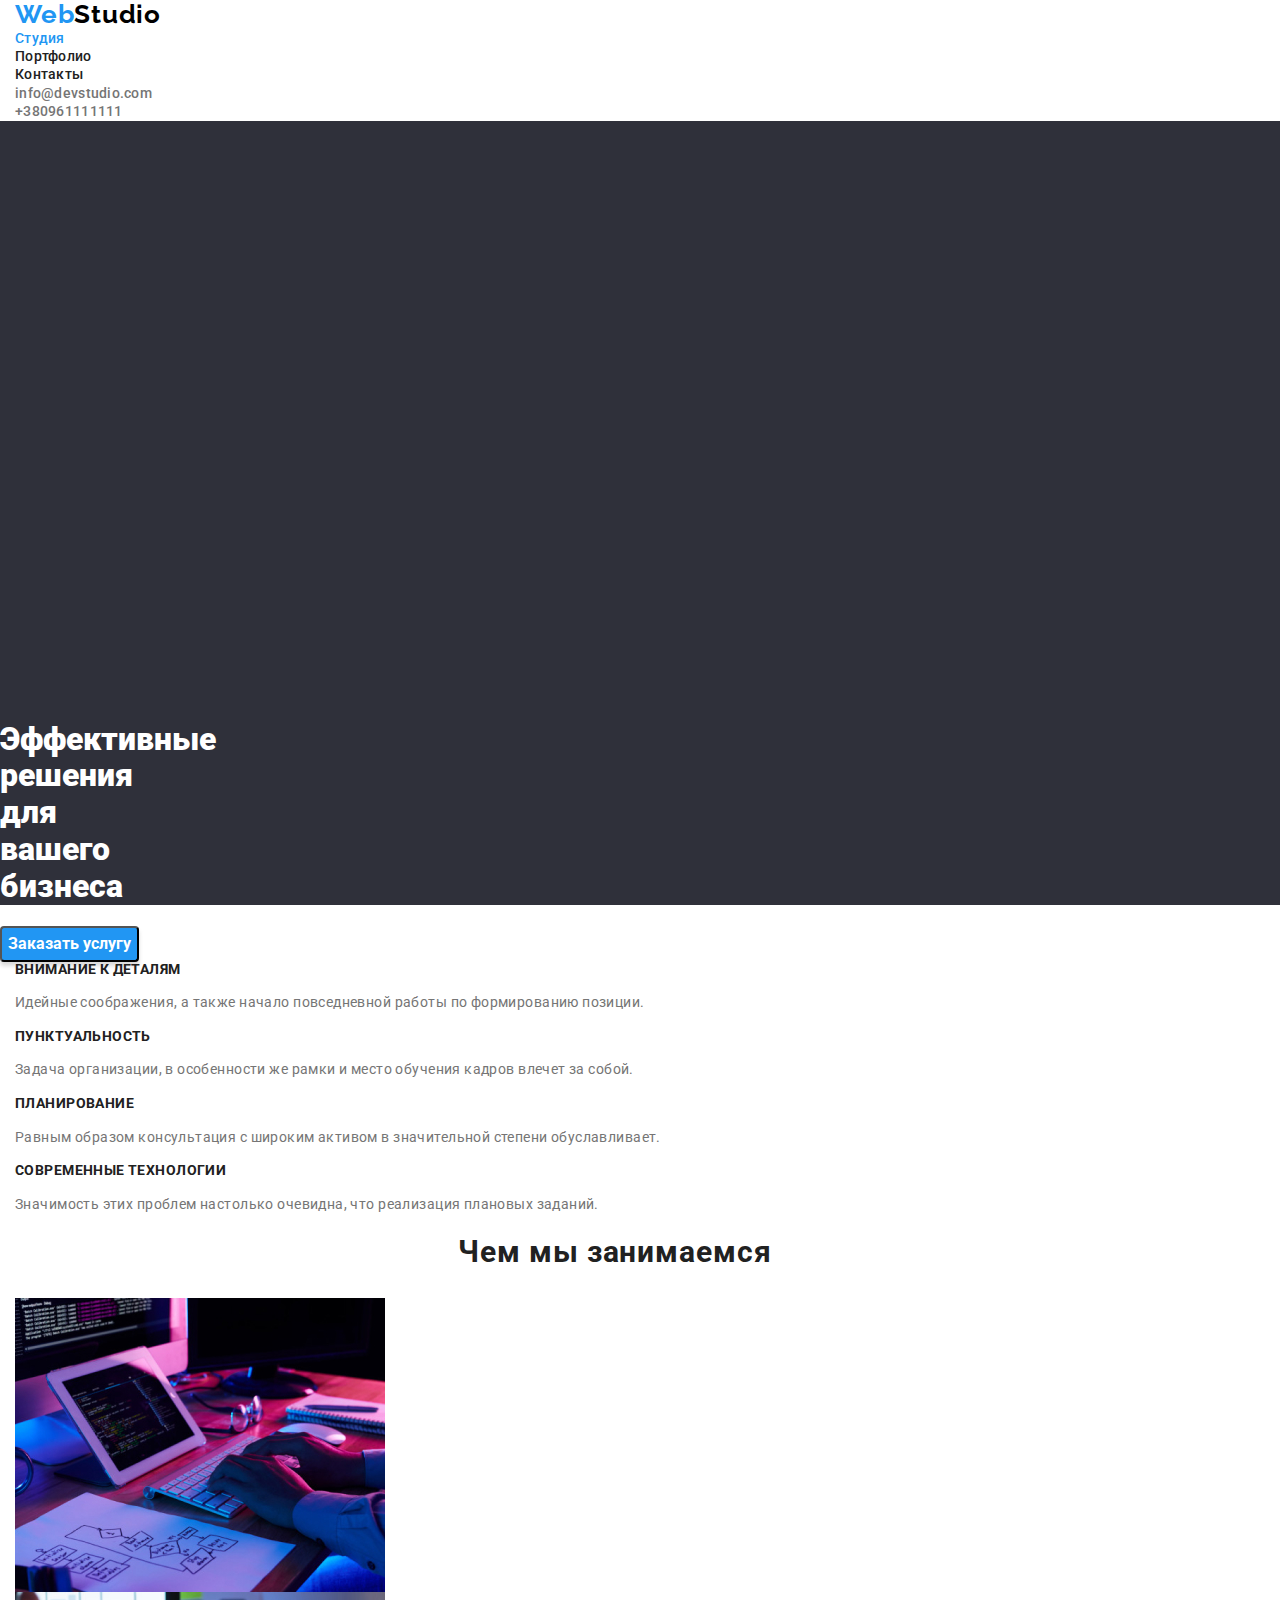
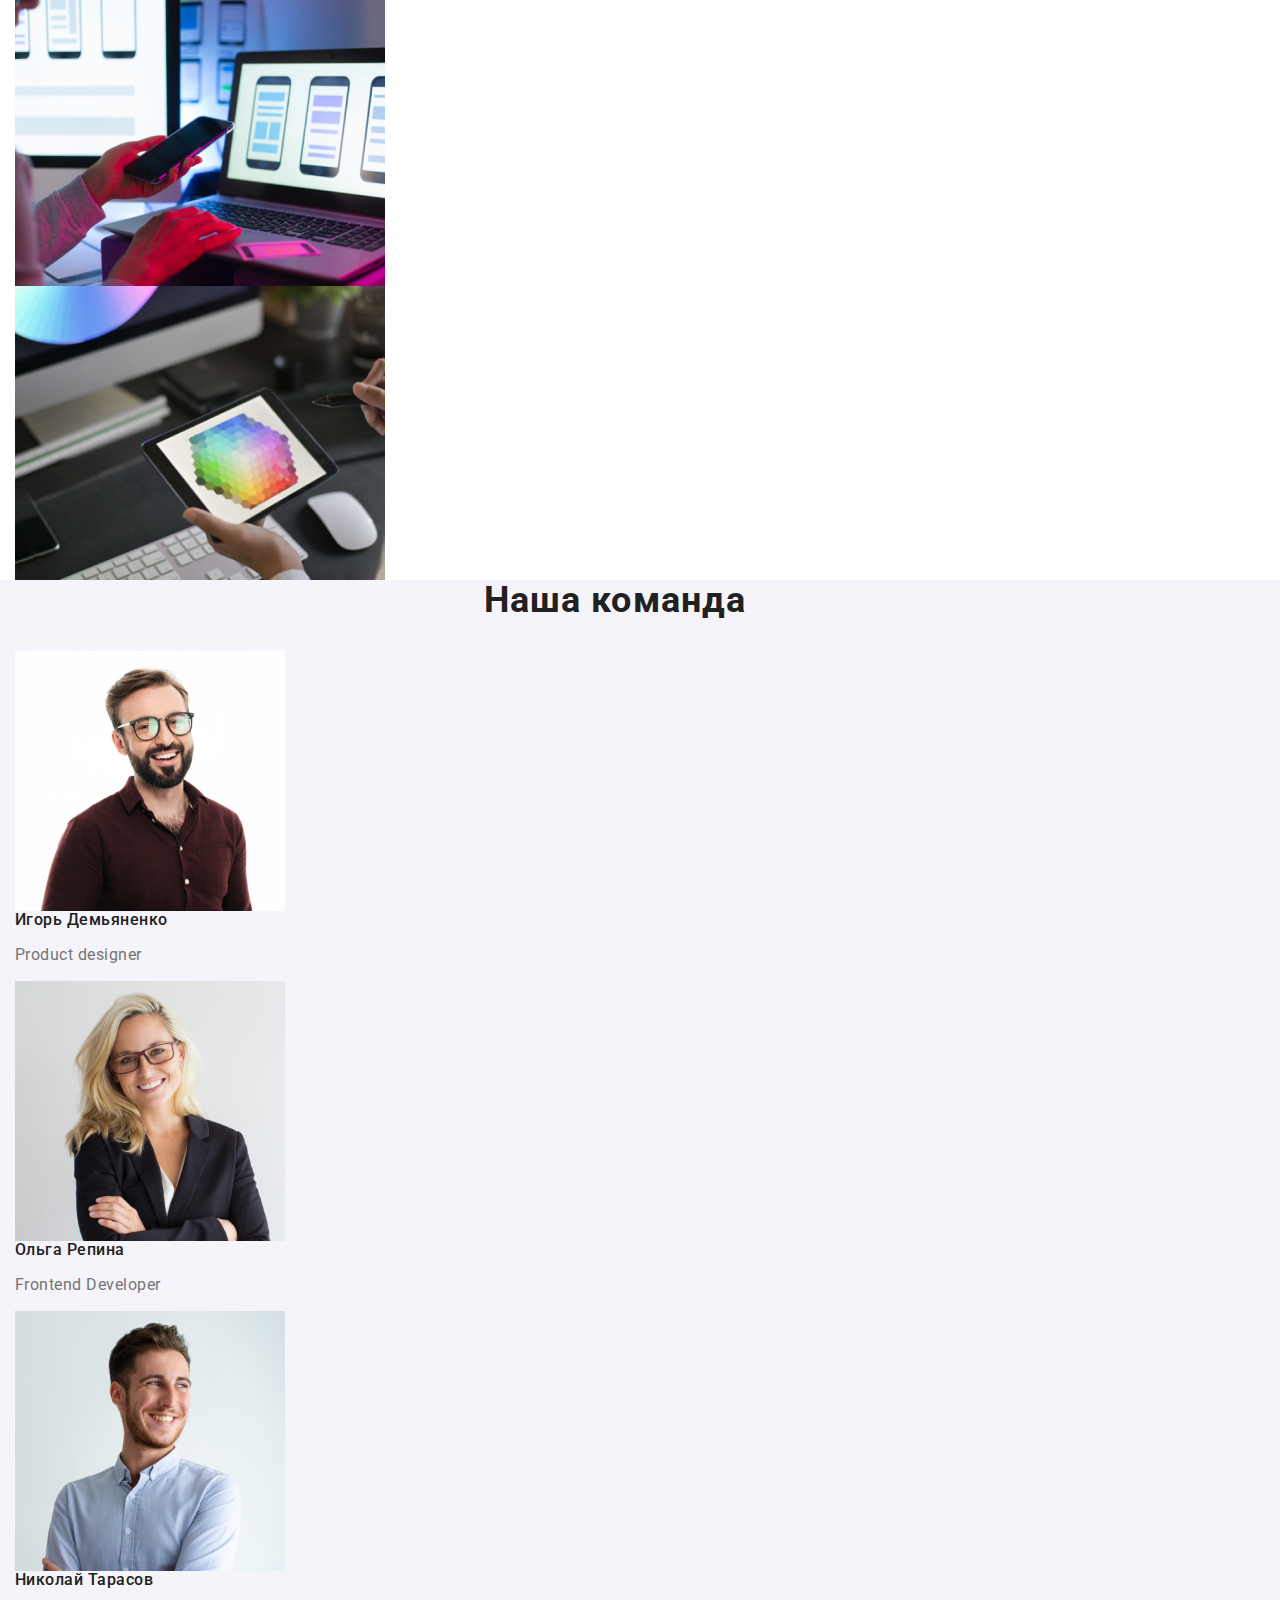
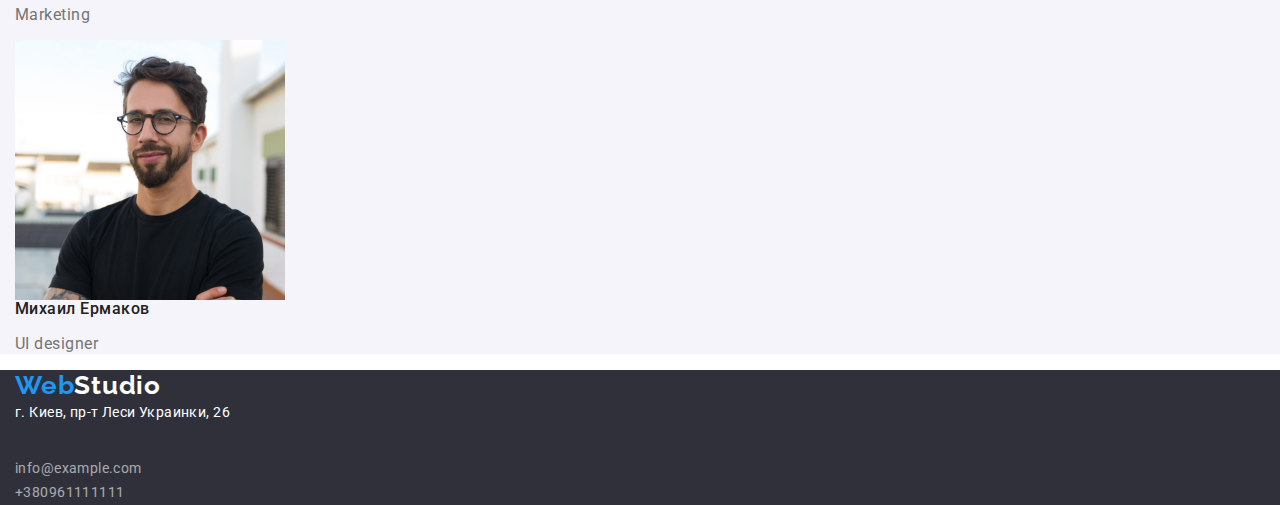
==== index.html @ 9f4b53de "Initial commit" ====
<!DOCTYPE html>
<html>
  <head>
    <meta charset="UTF-8" />
    <meta http-equiv="X-UA-Compatible" content="IE=edge" />
    <meta name="viewport" content="width=device-width, initial-scale=1.0" />
    <title>WebStudio</title>
    <link
      rel="stylesheet"
      href="https://cdnjs.cloudflare.com/ajax/libs/modern-normalize/1.0.0/modern-normalize.min.css"
    />
    <link rel="stylesheet" type="text/css" href="./css/styles.css" />

    <link rel="preconnect" href="https://fonts.googleapis.com" />
    <link rel="preconnect" href="https://fonts.gstatic.com" crossorigin />
    <link
      href="https://fonts.googleapis.com/css2?family=Raleway:wght@700&family=Roboto:wght@100;400;500;700;900&display=swap"
      rel="stylesheet"
    />
  </head>
  <body class="page">
    <!-- Header -->
    <header class="header">
      <div class="container">
        <nav>
          <a href="./index.html" lang="en" class="logo">
            <span> Web</span>Studio
          </a>

          <ul class="site-nav">
            <li>
              <a href="./index.html" class="studio"> Студия </a>
            </li>

            <li>
              <a href="./portfolio.html" class="portfolio">Портфолио</a>
            </li>
            <li>
              <a href="" class="contacts">Контакты</a>
            </li>
          </ul>
          </div>
        </nav>

        <ul class="connect">
            <div class="container">
          <li>
            <a href="" class="email"> info@devstudio.com </a>
          </li>
          <li>
            <a href="" class="telephone-number"> +380961111111 </a>
          </li>
        </ul>
      </div>
    </header>
    <main>
      <!-- Hero -->

      <h1 class="hero">
        Эффективные решения <br />
        для вашего бизнеса
      </h1>

      <button class="button">Заказать услугу</button>

      <!-- OUR ADVANTAGES -->
      <section>
        <div class="container">
          <!-- hidden heading -->
          <h2 hidden>Наши преймущества</h2>

          <ul>
            <li>
              <h3 class="details">Внимание к деталям</h3>
              <p class="details-text">
                Идейные соображения, а также начало повседневной работы по
                формированию позиции.
              </p>
            </li>

            <li>
              <h3 class="punctuality">Пунктуальность</h3>
              <p class="punctuality-text">
                Задача организации, в особенности же рамки и место обучения
                кадров влечет за собой.
              </p>
            </li>

            <li>
              <h3 class="planning">Планирование</h3>
              <p class="planning-text">
                Равным образом консультация с широким активом в значительной
                степени обуславливает.
              </p>
            </li>

            <li>
              <h3 class="technologies">Современные технологии</h3>
              <p class="technologies-text">
                Значимость этих проблем настолько очевидна, что реализация
                плановых заданий.
              </p>
            </li>
          </ul>
        </div>
      </section>
      <!-- WHAT WE DO -->
      <section>
        <div class="container">
          <h2 class="what-we-do">Чем мы занимаемся</h2>
          <ul>
            <li>
              <img
                class="img-1"
                src="./images/img-1.jpg"
                alt="Печатает на клавиатуре"
                width="370"
                height="294"
              />
            </li>

            <li>
              <img
                class="img-2"
                src="./images/img-2.jpg"
                alt="Ноутбук и планшет"
                width="370"
                height="294"
              />
            </li>

            <li>
              <img
                class="img-3"
                src="./images/img-3.jpg"
                alt="Планшет и цветовая форма"
                width="370"
                height="294"
              />
            </li>
          </ul>
        </div>
      </section>

      <section class="our-team">
        <!-- OUR TEAM -->
        <div class="container">
          <h2 class="heading-team">Наша команда</h2>
          <ul>
            <li>
              <a href="" class="img-igor">
                <img
                  src="./images/img-4.jpg"
                  alt="Игорь Демьяненко"
                  width="270"
                  height="260"
                />
              </a>
              <h3 class="igor-d">Игорь Демьяненко</h3>
              <p lang="en" class="product-designer">Product designer</p>
            </li>

            <li>
              <a href="" class="img-olga">
                <img
                  src="./images/img-5.jpg"
                  alt="Ольга Репина"
                  width="270"
                  height="260"
                />
              </a>
              <h3 class="olga-r">Ольга Репина</h3>
              <p lang="en" class="frontend-developer">Frontend Developer</p>
            </li>

            <li>
              <a href="" class="img-tarasov">
                <img
                  src="./images/img-6.jpg"
                  alt="Николай Тарасов"
                  width="270"
                  height="260"
                />
              </a>
              <h3 class="tarasov">Николай Тарасов</h3>
              <p lang="en" class="marketing">Marketing</p>
            </li>

            <li>
              <a href="" class="img-michael">
                <img
                  src="./images/img-7.jpg"
                  alt="Михаил Ермаков"
                  width="270"
                  height="260"
                />
              </a>
              <h3 class="michael-e">Михаил Ермаков</h3>
              <p lang="en" class="ui-designer">UI designer</p>
            </li>
          </ul>
        </div>
      </section>
    </main>

    <!-- FOOTER -->
    <footer>
      <div class="container">
        <a href="./index.html" lang="en" class="logo-footer">
          <span> Web</span>Studio
        </a>
        <address>
          <p class="address">г. Киев, пр-т Леси Украинки, 26</p>
          <br />
          <a href="" class="email-foot-number">info@example.com</a>
          <br />
          <a href="" class="email-foot-number">+380961111111</a>
        </address>
      </div>
    </footer>
  </body>
</html>
---- css/styles.css ----
:root {
  --title-text-color: #212121;
  --accent-color: #2196f3;
  --background-color: #ffffff;
  --primary-text-color: #757575;
  --button-color: #f5f4fa;
}
html {
  box-sizing: border-box;
}

*,
*::after,
*::before {
  box-sizing: inherit;
}
h1,
h2,
h3,
p {
  margin-top: 0;
}
  img {
  display: block;
  max-width: 100%;
  height: auto;
}
}
body {
  color: var(--background-color);
}
ul {
  list-style: none;
  padding-left: 0;
  margin: 0;
}

a {
  text-decoration: none;
  color: inherit;
}

.header {
  /* top line bg */
  color: var(--background-color);
}

.logo {
  /* WebStudio */
  line-height: 1.1;
  font-family: Raleway;
  font-weight: 700;
  font-size: 26px;
  letter-spacing: 0.03em;

  color: #000000;
  text-decoration: none;
}

.logo span {
  color: var(--accent-color);
  text-decoration: none;
  line-height: 1.1;
  font-weight: 700;
}

.studio,
.studio-current {
  font-family: Roboto;

  font-weight: 500;
  font-size: 14px;
  line-height: 1.1;
  letter-spacing: 0.02em;
  color: var(--accent-color);
  text-decoration: none;
}
.studio-current {
  color: var(--title-text-color);
}

.studio:hover,
.studio:focus {
  color: var(--accent-color);
}

.studio-current:hover,
.studio-current:focus {
  color: var(--accent-color);
}
.portfolio,
.portfolio-current {
  font-family: Roboto;

  font-weight: 500;
  font-size: 14px;
  line-height: 1.1;
  letter-spacing: 0.02em;
  color: var(--title-text-color);
  text-decoration: none;
}
.portfolio-current {
  color: var(--accent-color);
}
.portfolio:hover,
.portfolio:focus {
  color: var(--accent-color);
}
.portfolio-current:hover,
.portfolio-current:focus {
  color: var(--accent-color);
}

.contacts {
  font-family: Roboto;

  font-weight: 500;
  font-size: 14px;
  line-height: 1.1;
  letter-spacing: 0.02em;
  text-decoration: none;

  color: var(--title-text-color);
  list-style-type: none;
}
.email,
.telephone-number {
  /* info@devstudio.com */
  /* +38 096 111 11 11 */

  font-family: Roboto;

  font-weight: 500;
  font-size: 14px;
  line-height: 1.1;
  letter-spacing: 0.02em;
  text-decoration: none;
  color: var(--primary-text-color);
}
.email:hover,
.email:focus {
  color: var(--accent-color);
}
.telephone-number:hover,
.telephone-number:focus {
  color: var(--accent-color);
}

.hero {
  font-family: Roboto;
  background-color: #2f303a;
  font-weight: 900;
  padding-top: 600px;
  padding-right: 1600px;
  color:#ffffff
}
.button {
  /* bg */

  background: var(--accent-color);
  box-shadow: 0px 4px 4px rgba(0, 0, 0, 0.15);
  border-radius: 4px;

  text-decoration: none;
  /* Заказать услугу */

  font-family: Roboto;
  font-style: normal;
  font-weight: bold;
  font-size: 16px;
  line-height: 1.87;

  color: var(--background-color);
  
}
/* .button:hover {
  color: #2196F3;
}
.button:focus{
  color: #2196F3;

} */
.details {
  font-family: Roboto;

  font-weight: bold;
  font-size: 14px;
  line-height: 1.1;
  letter-spacing: 0.03em;
  text-transform: uppercase;

  color: #212121;
}
.details-text {
  font-family: Roboto;

  font-weight: normal;
  font-size: 14px;
  line-height: 1.7;
  /* or 171% */
  letter-spacing: 0.03em;

  color: var(--primary-text-color);
}
.punctuality {
  font-family: Roboto;

  font-weight: bold;
  font-size: 14px;
  line-height: 1.1;
  letter-spacing: 0.03em;
  text-transform: uppercase;

  color: #212121;
}
.punctuality-text {
  font-family: Roboto;

  font-weight: normal;
  font-size: 14px;
  line-height: 1.7;
  /* or 171% */
  letter-spacing: 0.03em;

  color: var(--primary-text-color);
}

.planning {
  font-family: Roboto;

  font-weight: bold;
  font-size: 14px;
  line-height: 1.1;
  letter-spacing: 0.03em;
  text-transform: uppercase;

  color: #212121;
}
.planning-text {
  font-family: Roboto;

  font-weight: normal;
  font-size: 14px;
  line-height: 1.7;
  /* or 171% */
  letter-spacing: 0.03em;

  color: var(--primary-text-color);
}
.technologies {
  font-family: Roboto;

  font-weight: bold;
  font-size: 14px;
  line-height: 1.1;
  letter-spacing: 0.03em;
  text-transform: uppercase;

  color: #212121;
}

.technologies-text {
  font-family: Roboto;

  font-size: 14px;
  line-height: 1.7;

  letter-spacing: 0.03em;

  color: var(--primary-text-color);
}
.what-we-do {
  font-family: Roboto;

  font-weight: bold;
  font-size: 30px;
  line-height: 1.4;
  text-align: center;
  letter-spacing: 0.03em;

  color: var(--title-text-color);
}
.img-1 {
  /* img */

  background: url(close-up-image-programer-working-his-desk-office_1098-18707.jpg);
  mix-blend-mode: normal;
}
.img-2 {
  /* img */

  background: url(web-ui-designers-are-developing-application-smartphones-team-creators-is-working-interface-mobile-phones_8119-2713.jpg);
}
.img-3 {
  /* img */

  background: url(creative-artist-web-design-with-working-colour-selection-graphic-tablet_35674-1119.jpg);
}

.our-team {
  /* Section bg our team */

  background: #f5f4fa;
}
.heading-team {
  font-family: Roboto;

  font-weight: bold;
  font-size: 36px;
  line-height: 1.16;
  text-align: center;
  letter-spacing: 0.03em;

  color: #212121;
}
.our-team {
  /* Section bg */

  background: #f5f4fa;
}
.img-igor {
  /* card bg */

  background: #ffffff;
  /* material shadow v1 */
  box-shadow: 0px 1px 3px rgba(0, 0, 0, 0.12), 0px 1px 1px rgba(0, 0, 0, 0.14),
    0px 2px 1px rgba(0, 0, 0, 0.2);
  border-radius: 0px 0px 4px 4px;
  /* card bg */
}
.igor-d {
  font-family: Roboto;

  font-weight: 500;
  font-size: 16px;
  line-height: 1.18;
  /* identical to box height */

  letter-spacing: 0.03em;

  color: var(--title-text-color);
}
.product-designer {
  /* Product Designer */

  font-family: Roboto;

  font-weight: normal;
  font-size: 16px;
  line-height: 1.18;

  letter-spacing: 0.03em;

  color: var(--primary-text-color);
}
.img-olga {
  /* card bg */

  background: var(--background-color);
  /* material shadow v1 */
  box-shadow: 0px 1px 3px rgba(0, 0, 0, 0.12), 0px 1px 1px rgba(0, 0, 0, 0.14),
    0px 2px 1px rgba(0, 0, 0, 0.2);
  border-radius: 0px 0px 4px 4px;
}

.img-tarasov {
  /* card bg */

  background: var(--background-color);
  /* material shadow v1 */
  box-shadow: 0px 1px 3px rgba(0, 0, 0, 0.12), 0px 1px 1px rgba(0, 0, 0, 0.14),
    0px 2px 1px rgba(0, 0, 0, 0.2);
  border-radius: 0px 0px 4px 4px;
}
.img-michael {
  /* card bg */

  background: var(--background-color);
  /* material shadow v1 */
  box-shadow: 0px 1px 3px rgba(0, 0, 0, 0.12), 0px 1px 1px rgba(0, 0, 0, 0.14),
    0px 2px 1px rgba(0, 0, 0, 0.2);
  border-radius: 0px 0px 4px 4px;
}

.olga-r {
  font-family: Roboto;

  font-weight: 500;
  font-size: 16px;
  line-height: 1.18;
  /* identical to box height */

  letter-spacing: 0.03em;

  color: var(--title-text-color);
}
.frontend-developer {
  /* Frontend Developer */

  font-family: Roboto;

  font-weight: normal;
  font-size: 16px;
  line-height: 1.18;
  /* identical to box height */

  letter-spacing: 0.03em;

  color: var(--primary-text-color);
}
.tarasov {
  font-family: Roboto;

  font-weight: 500;
  font-size: 16px;
  line-height: 1.18;
  /* identical to box height */

  letter-spacing: 0.03em;

  color: var(--title-text-color);
}
.marketing {
  /* Marketing */

  font-family: Roboto;

  font-weight: normal;
  font-size: 16px;
  line-height: 1.18;
  /* identical to box height */

  letter-spacing: 0.03em;

  color: var(--primary-text-color);
}
.michael-e {
  font-family: Roboto;

  font-weight: 500;
  font-size: 16px;
  line-height: 1.18;
  /* identical to box height */

  letter-spacing: 0.03em;

  color: var(--title-text-color);
}
.ui-designer {
  /* UI Designer */

  font-family: Roboto;

  font-weight: normal;
  font-size: 16px;
  line-height: 1.18;
  /* identical to box height */

  letter-spacing: 0.03em;

  color: var(--primary-text-color);
}
footer {
  background: #2f303a;
}

.logo-footer {
  /* WebStudio */

  font-family: Raleway;

  font-weight: bold;
  font-size: 26px;
  line-height: 1.19;
  /* identical to box height */
  letter-spacing: 0.03em;
  text-decoration: none;

  color: var(--background-color);
}
.logo-footer span {
  /* WebStudio */

  color: var(--accent-color);
  text-decoration: none;
}
.address {
  /* г. Киев, пр-т Леси Украинки, 26 */

  font-family: Roboto;

  font-weight: normal;
  font-size: 14px;
  line-height: 1.7;
  /* or 171% */
  letter-spacing: 0.03em;

  color: var(--background-color);
  text-decoration: none;
  font-style: normal;
}
.email-foot-number {
  /* info@example.com */
  /* +38 099 111 11 11 */

  font-family: Roboto;

  font-weight: normal;
  font-size: 14px;
  line-height: 1.7;
  letter-spacing: 0.03em;
  font-style: normal;
  color: rgba(255, 255, 255, 0.6);
  text-decoration: none;
}

.all-button {
  /* Все */

  font-family: Roboto;
  font-style: normal;
  font-weight: 500;
  font-size: 16px;
  line-height: 1.6;
  /* identical to box height, or 162% */
  text-align: center;
  letter-spacing: 0.03em;

  color: var(--title-text-color);
  background-color: var(--button-color);
}
.all-button:hover,
.all-button:focus {
  color: var(--background-color);
  background-color: var(--accent-color);
}
.web-site {
  font-family: Roboto;
  font-style: normal;
  font-weight: 500;
  font-size: 16px;
  line-height: 1.6;
  /* identical to box height, or 162% */
  text-align: center;
  letter-spacing: 0.03em;

  color: var(--title-text-color);
  background-color: #f5f4fa;
}
.web-site:hover,
.web-site:focus {
  color: var(--background-color);
  background-color: var(--accent-color);
}
.app-button {
  font-family: Roboto;
  font-style: normal;
  font-weight: 500;
  font-size: 16px;
  line-height: 1.6;
  /* identical to box height, or 162% */
  text-align: center;
  letter-spacing: 0.03em;

  color: var(--title-text-color);
  background-color: #f5f4fa;
}
.app-button:hover,
.app-button:focus {
  color: var(--background-color);
  background-color: var(--accent-color);
}
.design-button {
  font-family: Roboto;
  font-style: normal;
  font-weight: 500;
  font-size: 16px;
  line-height: 1.6;
  /* identical to box height, or 162% */
  text-align: center;
  letter-spacing: 0.03em;

  color: var(--title-text-color);
  background-color: #f5f4fa;
}
.design-button:hover,
.design-button:focus {
  color: var(--background-color);
  background-color: var(--accent-color);
}
.marketing-button {
  font-family: Roboto;
  font-style: normal;
  font-weight: 500;
  font-size: 16px;
  line-height: 1.6;
  /* identical to box height, or 162% */
  text-align: center;
  letter-spacing: 0.03em;

  color: var(--title-text-color);
  background-color: #f5f4fa;
}
.marketing-button:hover,
.marketing-button:focus {
  color: var(--background-color);
  background-color: var(--accent-color);
}
.poster {
  /* container bg */

  background: var(--background-color);
}
.techno {
  /* Технокряк */

  font-family: Roboto;

  font-weight: bold;
  font-size: 18px;
  line-height: 2;
  /* identical to box height, or 200% */
  letter-spacing: 0.06em;

  color: var(--title-text-color);
}
.web {
  /* Веб-сайт */
  font-family: Roboto;
  font-size: 16px;
  line-height: 1.87;
  /* identical to box height, or 187% */
  letter-spacing: 0.03em;

  color: var(--primary-text-color);
}
.poster {
  /* Постер New Orlean vs Golden Star */
  font-family: Roboto;

  font-weight: bold;
  font-size: 18px;
  line-height: 2;
  /* identical to box height, or 200% */
  letter-spacing: 0.06em;

  color: var(--title-text-color);
}
.poster-design {
  /* Дизайн */

  font-family: Roboto;
  font-size: 16px;
  line-height: 1.87;
  /* identical to box height, or 187% */
  letter-spacing: 0.03em;

  color: var(--primary-text-color);
}

.restaurant {
  /* Ресторан Seafood */

  font-family: Roboto;
  font-weight: bold;
  font-size: 18px;
  line-height: 2;
  /* identical to box height, or 200% */
  letter-spacing: 0.06em;

  color: var(--title-text-color);
}

.app-restaurant {
  /* Приложение */

  font-family: Roboto;

  font-size: 16px;
  line-height: 1.87;
  /* identical to box height, or 187% */
  letter-spacing: 0.03em;

  color: var(--primary-text-color);
}
.prime {
  /* Проект Prime */

  font-family: Roboto;

  font-weight: bold;
  font-size: 18px;
  line-height: 2;
  /* identical to box height, or 200% */
  letter-spacing: 0.06em;

  color: var(--title-text-color);
}
.prime-marketing {
  /* Маркетинг */

  font-family: Roboto;
  font-size: 16px;
  line-height: 1.87;
  /* identical to box height, or 187% */
  letter-spacing: 0.03em;

  color: var(--primary-text-color);
}
.boxes {
  /* Проект Boxes */

  font-family: Roboto;
  font-weight: bold;
  font-size: 18px;
  line-height: 2;
  /* identical to box height, or 200% */
  letter-spacing: 0.06em;

  color: var(--title-text-color);
}
.box-app {
  /* Приложение */
  font-family: Roboto;
  font-size: 16px;
  line-height: 1.87;
  /* identical to box height, or 187% */
  letter-spacing: 0.03em;

  color: var(--primary-text-color);
}
.no-borders {
  /* Inspiration has no Borders */
  font-family: Roboto;
  font-weight: bold;
  font-size: 18px;
  line-height: 2;
  /* identical to box height, or 200% */
  letter-spacing: 0.06em;

  color: var(--title-text-color);
}
.web-no-boarders {
  /* Веб-сайт */
  font-family: Roboto;
  font-size: 16px;
  line-height: 1.87;
  /* identical to box height, or 187% */
  letter-spacing: 0.03em;

  color: var(--primary-text-color);
}
.limited {
  /* Издание Limited Edition */
  font-family: Roboto;

  font-weight: bold;
  font-size: 18px;
  line-height: 2;
  /* identical to box height, or 200% */
  letter-spacing: 0.06em;

  color: var(--title-text-color);
}
.design-limited {
  /* Дизайн */
  font-family: Roboto;
  font-size: 16px;
  line-height: 1.87;
  /* identical to box height, or 187% */
  letter-spacing: 0.03em;

  color: var(--primary-text-color);
}
.lab {
  /* Проект LAB */

  font-family: Roboto;
  font-weight: bold;
  font-size: 18px;
  line-height: 2;
  /* identical to box height, or 200% */
  letter-spacing: 0.06em;

  color: var(--title-text-color);
}
.lab-marketing {
  font-family: Roboto;
  font-size: 16px;
  line-height: 1.87;
  /* identical to box height, or 187% */
  letter-spacing: 0.03em;

  color: var(--primary-text-color);
}
.business {
  /* Growing Business */
  font-family: Roboto;
  font-weight: bold;
  font-size: 18px;
  line-height: 2;
  /* identical to box height, or 200% */
  letter-spacing: 0.06em;

  color: var(--title-text-color);
}
.app-business {
  /* Приложение */
  font-family: Roboto;
  font-size: 16px;
  line-height: 1.87;
  /* identical to box height, or 187% */
  letter-spacing: 0.03em;

  color: var(--primary-text-color);
}

.container {
  width: 1230px;
  padding-right: 15px;
  padding-left: 15px;
}
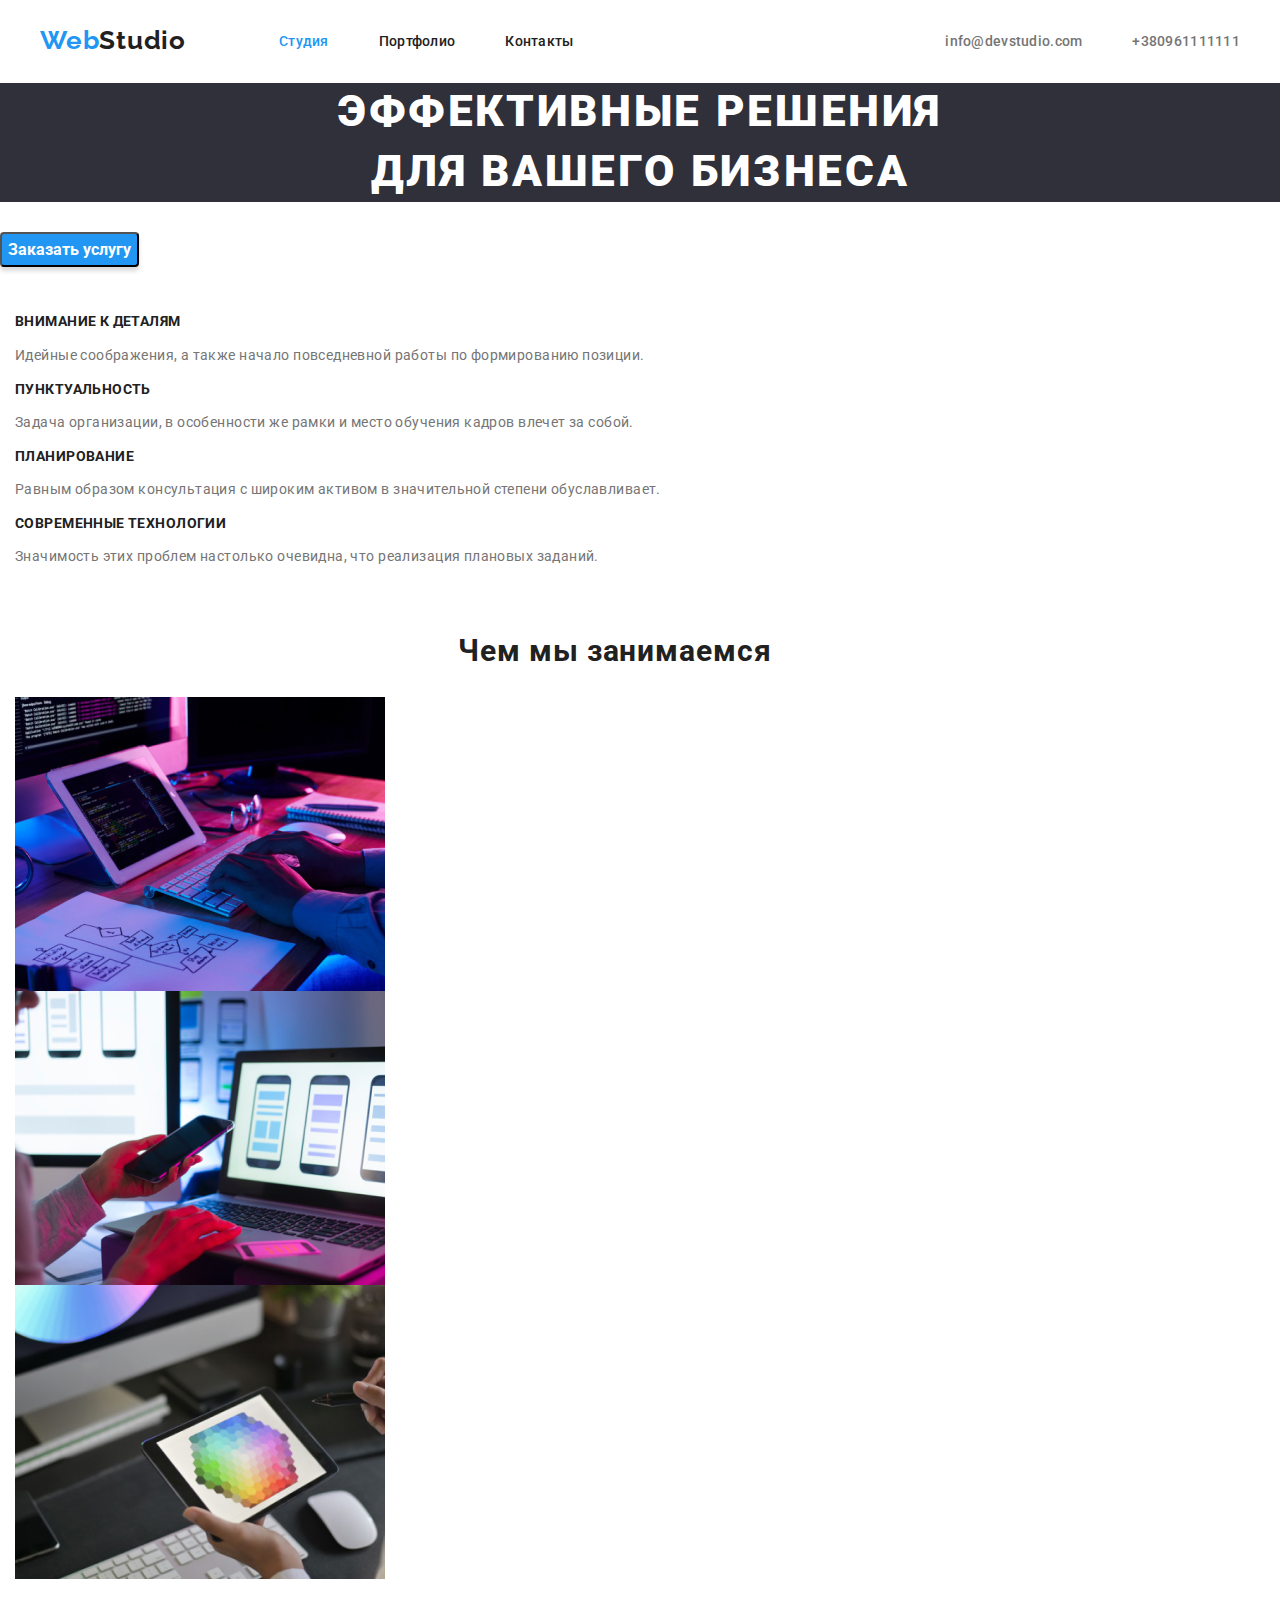
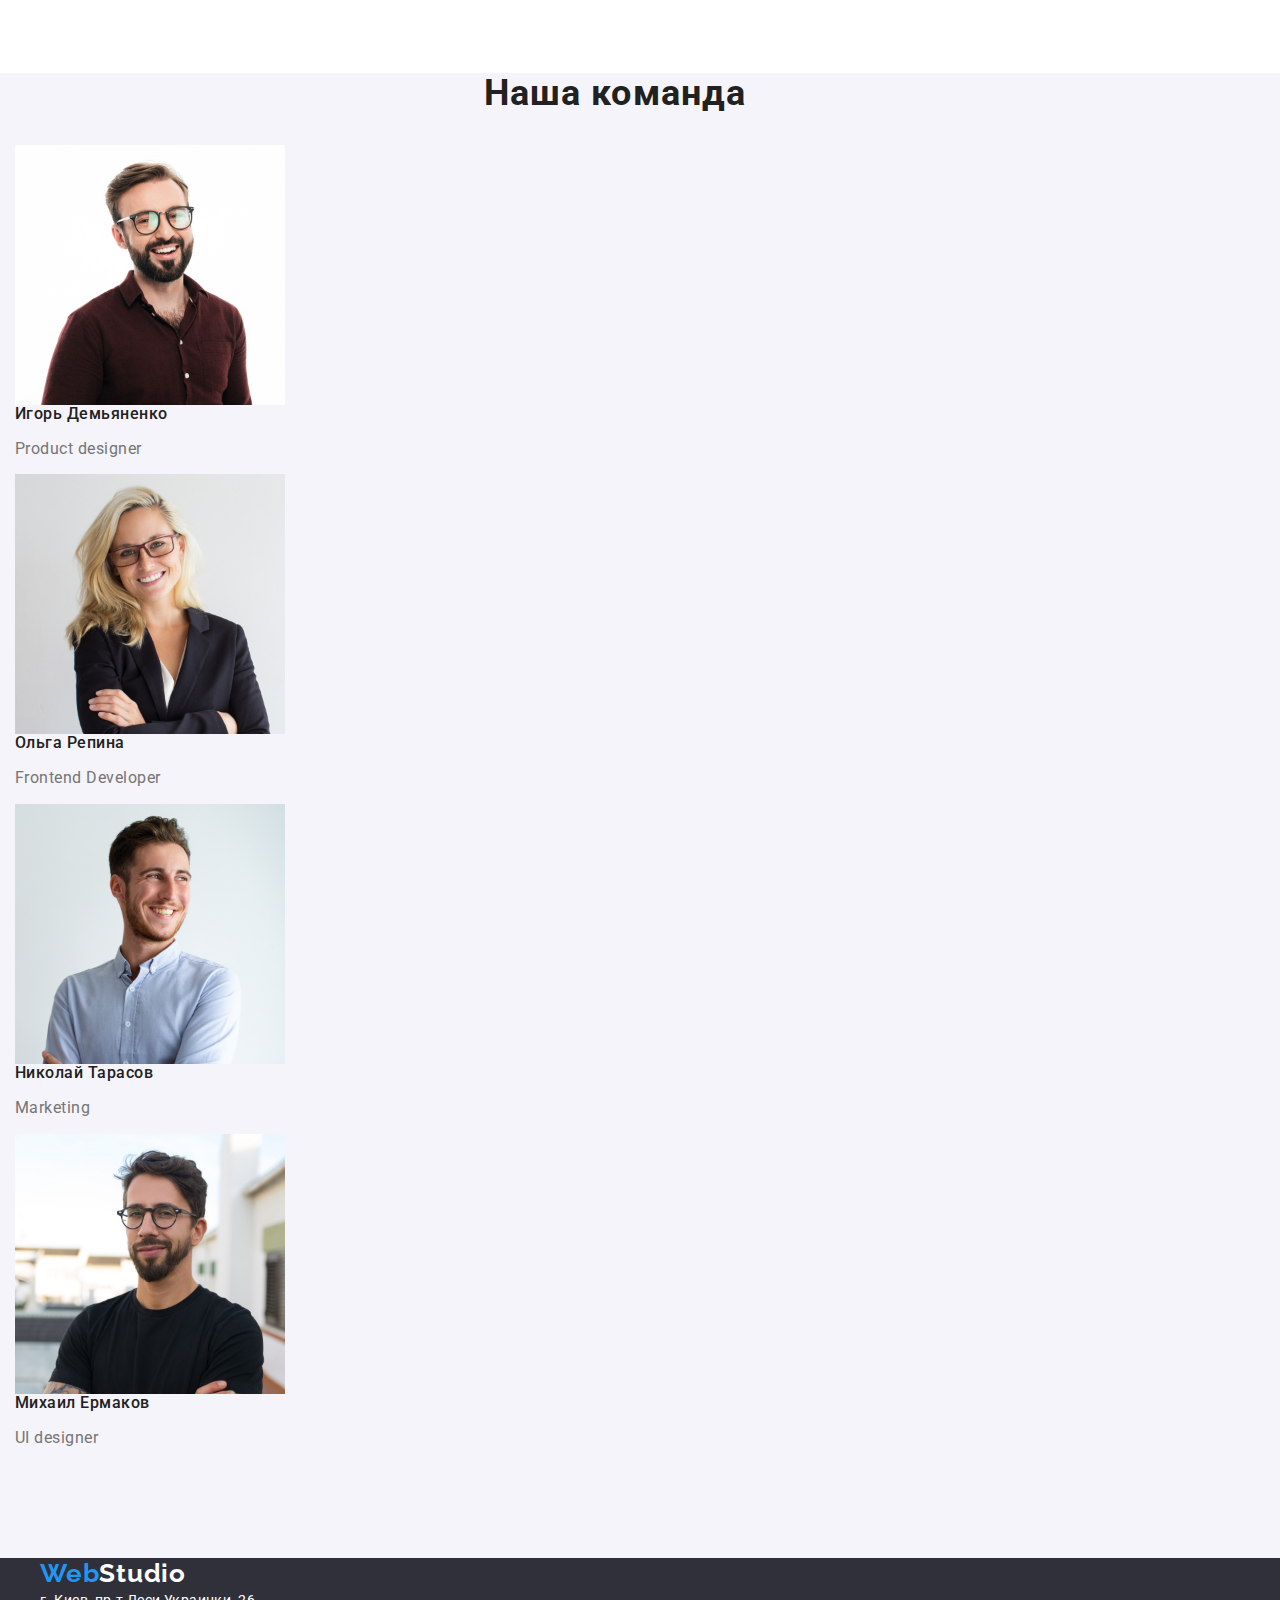
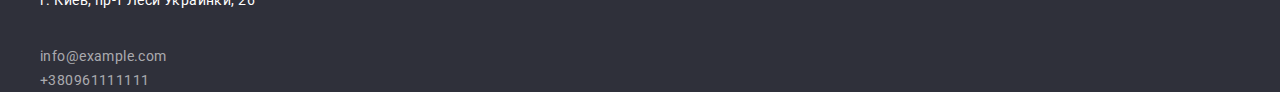
==== commit 1fde6fbf: "margin to elements added" ====
--- a/index.html
+++ b/index.html
@@ -21,33 +21,31 @@
   <body class="page">
     <!-- Header -->
     <header class="header">
-      <div class="container">
-        <nav>
+      <div class="container header-container">
+        <nav class="site-nav">
           <a href="./index.html" lang="en" class="logo">
             <span> Web</span>Studio
           </a>
 
           <ul class="site-nav">
-            <li>
-              <a href="./index.html" class="studio"> Студия </a>
-            </li>
-
-            <li>
-              <a href="./portfolio.html" class="portfolio">Портфолио</a>
-            </li>
-            <li>
-              <a href="" class="contacts">Контакты</a>
-            </li>
-          </ul>
-          </div>
+            <li class="studio">
+              <a href="./index.html"> Студия </a>
+            </li>
+
+            <li class="portfolio">
+              <a href="./portfolio.html">Портфолио</a>
+            </li>
+            <li class="contacts">
+              <a href="">Контакты</a>
+            </li>
+          </ul>
         </nav>
 
-        <ul class="connect">
-            <div class="container">
-          <li>
+        <ul class="contact-us">
+          <li class="contact-email">
             <a href="" class="email"> info@devstudio.com </a>
           </li>
-          <li>
+          <li class="contact-number">
             <a href="" class="telephone-number"> +380961111111 </a>
           </li>
         </ul>
@@ -64,7 +62,7 @@
       <button class="button">Заказать услугу</button>
 
       <!-- OUR ADVANTAGES -->
-      <section>
+      <section class="section section-advantages">
         <div class="container">
           <!-- hidden heading -->
           <h2 hidden>Наши преймущества</h2>
@@ -105,7 +103,7 @@
         </div>
       </section>
       <!-- WHAT WE DO -->
-      <section>
+      <section class="section">
         <div class="container">
           <h2 class="what-we-do">Чем мы занимаемся</h2>
           <ul>
@@ -142,7 +140,7 @@
         </div>
       </section>
 
-      <section class="our-team">
+      <section class="section" id="our-team">
         <!-- OUR TEAM -->
         <div class="container">
           <h2 class="heading-team">Наша команда</h2>
--- a/css/styles.css
+++ b/css/styles.css
@@ -5,8 +5,21 @@
   --primary-text-color: #757575;
   --button-color: #f5f4fa;
 }
-html {
-  box-sizing: border-box;
+
+.container {
+  width: 1200px;
+  padding-right: 15px;
+  padding-left: 15px;
+  margin-left: auto;
+  margin-right: auto;
+}
+.section {
+  padding-right: 94px;
+  padding-bottom: 94px;
+}
+.section-advantages {
+  padding-top: 47px;
+  padding-bottom: 47px;
 }
 
 *,
@@ -20,19 +33,18 @@
 p {
   margin-top: 0;
 }
-  img {
+img {
   display: block;
-  max-width: 100%;
-  height: auto;
-}
-}
+}
+
 body {
   color: var(--background-color);
 }
 ul {
   list-style: none;
   padding-left: 0;
-  margin: 0;
+  margin-top: 0;
+  margin-bottom: 0;
 }
 
 a {
@@ -43,6 +55,13 @@
 .header {
   /* top line bg */
   color: var(--background-color);
+  outline: 1px solid #ffffff;
+  margin-left: auto;
+  margin-right: auto;
+}
+.header-container {
+  display: flex;
+  align-items: center;
 }
 
 .logo {
@@ -52,9 +71,10 @@
   font-weight: 700;
   font-size: 26px;
   letter-spacing: 0.03em;
-
-  color: #000000;
-  text-decoration: none;
+  color: #212121;
+  padding-top: 24px;
+  margin-right: 93px;
+  padding-bottom: 25px;
 }
 
 .logo span {
@@ -62,6 +82,11 @@
   text-decoration: none;
   line-height: 1.1;
   font-weight: 700;
+}
+
+.site-nav {
+  display: flex;
+  align-items: center;
 }
 
 .studio,
@@ -74,6 +99,9 @@
   letter-spacing: 0.02em;
   color: var(--accent-color);
   text-decoration: none;
+  padding-top: 32px;
+  margin-right: 50px;
+  padding-bottom: 32px;
 }
 .studio-current {
   color: var(--title-text-color);
@@ -98,6 +126,9 @@
   letter-spacing: 0.02em;
   color: var(--title-text-color);
   text-decoration: none;
+  padding-top: 32px;
+  margin-right: 50px;
+  padding-bottom: 32px;
 }
 .portfolio-current {
   color: var(--accent-color);
@@ -122,10 +153,34 @@
 
   color: var(--title-text-color);
   list-style-type: none;
-}
-.email,
+  padding-top: 32px;
+  margin-right: 50px;
+  padding-bottom: 32px;
+}
+.contact-us {
+  display: flex;
+  align-items: center;
+  justify-content: flex-end;
+  margin-left: auto;
+}
+.email {
+  /* info@devstudio.com */
+  font-family: Roboto;
+
+  font-weight: 500;
+  font-size: 14px;
+  line-height: 1.1;
+  letter-spacing: 0.02em;
+  text-decoration: none;
+  color: var(--primary-text-color);
+}
+.contact-email {
+  margin-right: 50px;
+  padding-top: 32px;
+  padding-bottom: 32px;
+}
+
 .telephone-number {
-  /* info@devstudio.com */
   /* +38 096 111 11 11 */
 
   font-family: Roboto;
@@ -136,6 +191,11 @@
   letter-spacing: 0.02em;
   text-decoration: none;
   color: var(--primary-text-color);
+}
+.contact-number {
+  margin: auto;
+  padding-top: 32px;
+  padding-bottom: 32px;
 }
 .email:hover,
 .email:focus {
@@ -147,12 +207,15 @@
 }
 
 .hero {
-  font-family: Roboto;
   background-color: #2f303a;
+  font-family: Roboto;
   font-weight: 900;
-  padding-top: 600px;
-  padding-right: 1600px;
-  color:#ffffff
+  font-size: 44px;
+  line-height: 1.36;
+  text-align: center;
+  letter-spacing: 0.06em;
+  text-transform: uppercase;
+  color: #ffffff;
 }
 .button {
   /* bg */
@@ -171,15 +234,11 @@
   line-height: 1.87;
 
   color: var(--background-color);
-  
-}
-/* .button:hover {
+}
+/* .button:hover,.button:focus {
   color: #2196F3;
 }
-.button:focus{
-  color: #2196F3;
-
-} */
+ */
 .details {
   font-family: Roboto;
 
@@ -297,7 +356,7 @@
   background: url(creative-artist-web-design-with-working-colour-selection-graphic-tablet_35674-1119.jpg);
 }
 
-.our-team {
+#our-team {
   /* Section bg our team */
 
   background: #f5f4fa;
@@ -514,6 +573,7 @@
   text-decoration: none;
 }
 
+/* ===========PORTFOLIO=========== */
 .all-button {
   /* Все */
 
@@ -814,9 +874,3 @@
 
   color: var(--primary-text-color);
 }
-
-.container {
-  width: 1230px;
-  padding-right: 15px;
-  padding-left: 15px;
-}
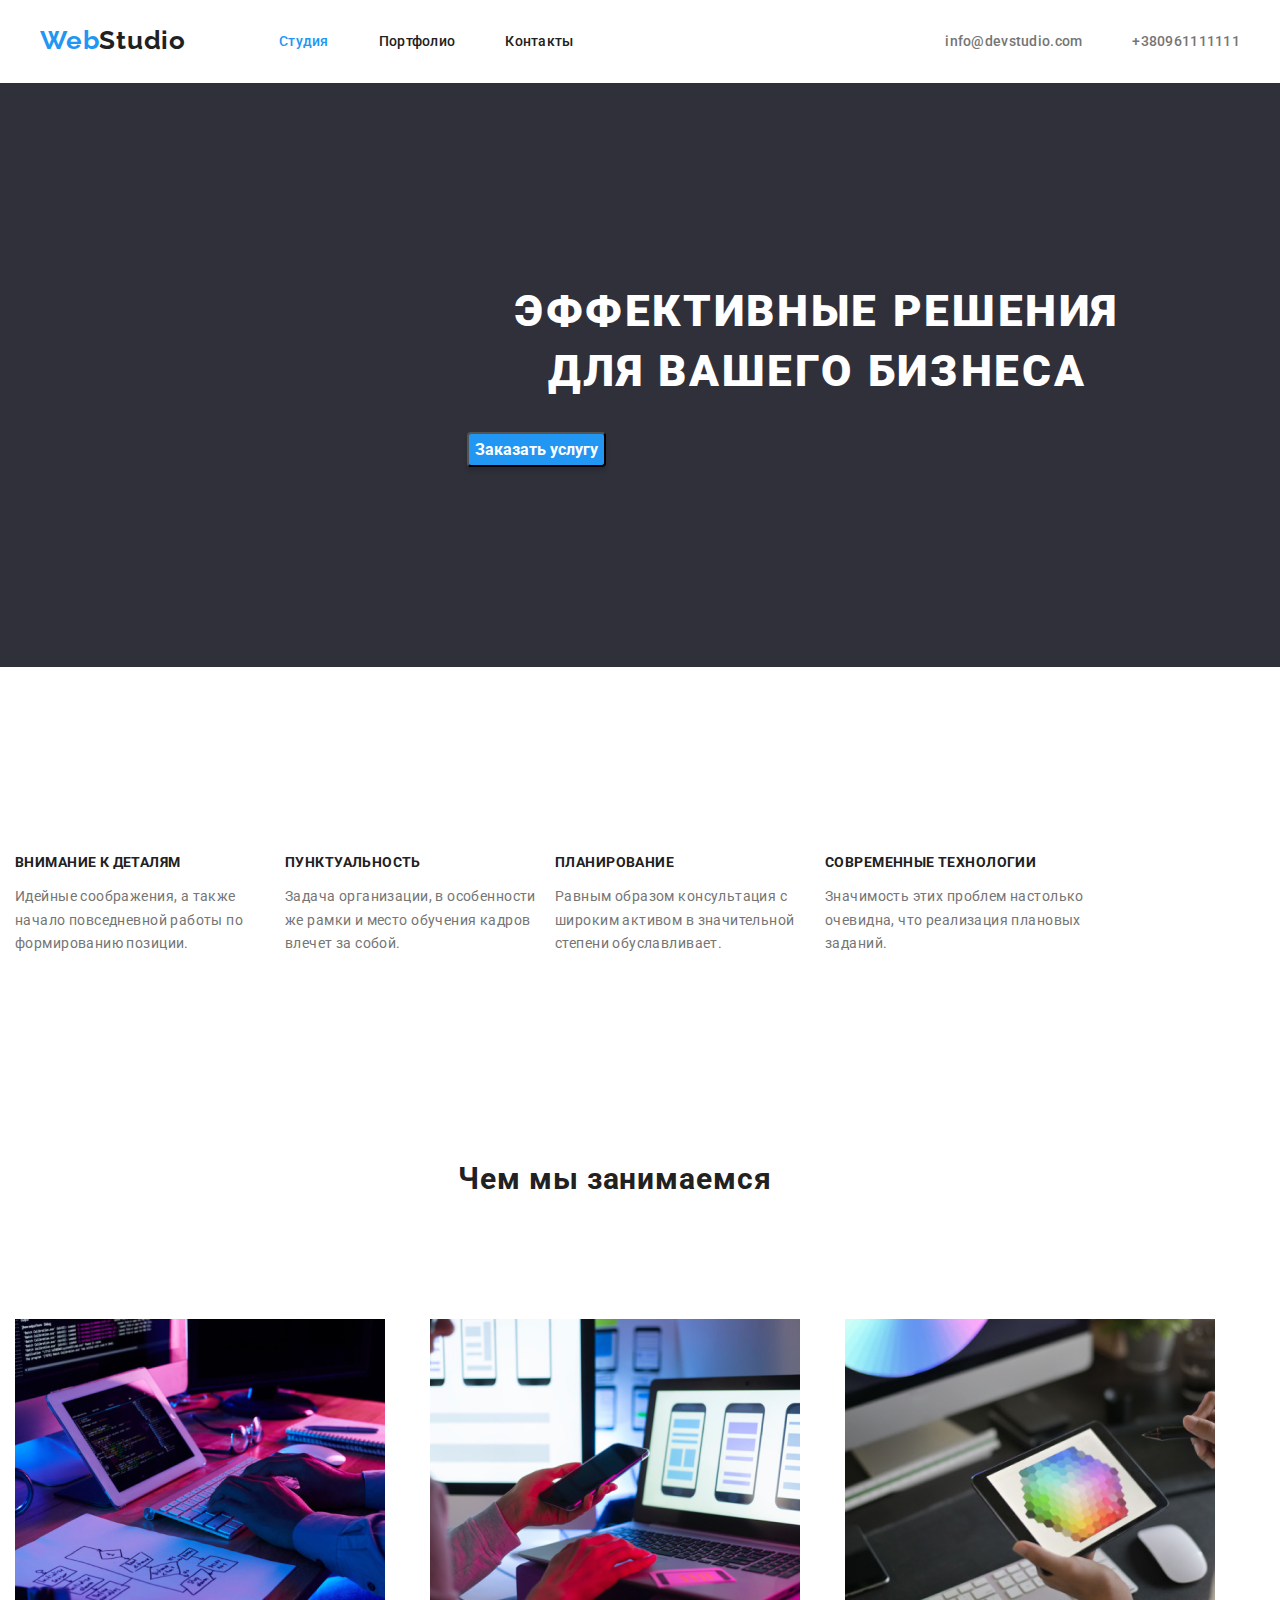
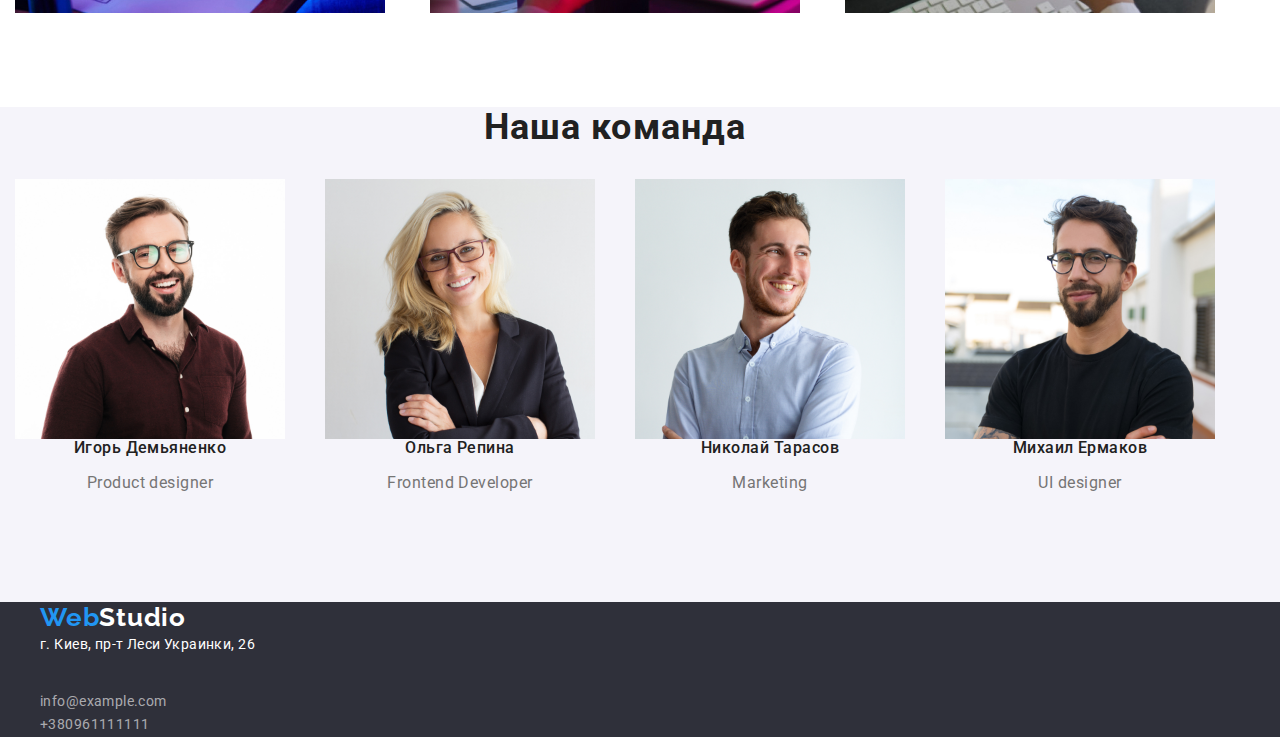
==== commit 3baba5c1: "before changing" ====
--- a/index.html
+++ b/index.html
@@ -53,13 +53,14 @@
     </header>
     <main>
       <!-- Hero -->
-
-      <h1 class="hero">
-        Эффективные решения <br />
-        для вашего бизнеса
-      </h1>
-
-      <button class="button">Заказать услугу</button>
+      <section class="hero">
+        <div class="container hero-container">
+          <h1 class="hero-text">Эффективные решения для вашего бизнеса</h1>
+          <button class="button modal-button" type="button">
+            Заказать услугу
+          </button>
+        </div>
+      </section>
 
       <!-- OUR ADVANTAGES -->
       <section class="section section-advantages">
@@ -67,8 +68,8 @@
           <!-- hidden heading -->
           <h2 hidden>Наши преймущества</h2>
 
-          <ul>
-            <li>
+          <ul class="advantages advantages-padding">
+            <li class="details-list">
               <h3 class="details">Внимание к деталям</h3>
               <p class="details-text">
                 Идейные соображения, а также начало повседневной работы по
@@ -76,7 +77,7 @@
               </p>
             </li>
 
-            <li>
+            <li class="punctuality-list">
               <h3 class="punctuality">Пунктуальность</h3>
               <p class="punctuality-text">
                 Задача организации, в особенности же рамки и место обучения
@@ -84,7 +85,7 @@
               </p>
             </li>
 
-            <li>
+            <li class="planning-list">
               <h3 class="planning">Планирование</h3>
               <p class="planning-text">
                 Равным образом консультация с широким активом в значительной
@@ -92,7 +93,7 @@
               </p>
             </li>
 
-            <li>
+            <li class="technologies-list">
               <h3 class="technologies">Современные технологии</h3>
               <p class="technologies-text">
                 Значимость этих проблем настолько очевидна, что реализация
@@ -105,8 +106,8 @@
       <!-- WHAT WE DO -->
       <section class="section">
         <div class="container">
-          <h2 class="what-we-do">Чем мы занимаемся</h2>
-          <ul>
+          <h2 class="what-we-do what-we-do-padding">Чем мы занимаемся</h2>
+          <ul class="our-job">
             <li>
               <img
                 class="img-1"
@@ -144,7 +145,7 @@
         <!-- OUR TEAM -->
         <div class="container">
           <h2 class="heading-team">Наша команда</h2>
-          <ul>
+          <ul class="team-members">
             <li>
               <a href="" class="img-igor">
                 <img
--- a/css/styles.css
+++ b/css/styles.css
@@ -17,11 +17,14 @@
   padding-right: 94px;
   padding-bottom: 94px;
 }
-.section-advantages {
+.advantages-padding {
+  padding-top: 94px;
+  padding-bottom: 47px;
+}
+.what-we-do-padding {
   padding-top: 47px;
-  padding-bottom: 47px;
-}
-
+  padding-bottom: 94px;
+}
 *,
 *::after,
 *::before {
@@ -205,9 +208,8 @@
 .telephone-number:focus {
   color: var(--accent-color);
 }
-
-.hero {
-  background-color: #2f303a;
+/* ===============HERO=============== */
+.hero-text {
   font-family: Roboto;
   font-weight: 900;
   font-size: 44px;
@@ -217,31 +219,49 @@
   text-transform: uppercase;
   color: #ffffff;
 }
+.hero-text {
+  max-width: 700px;
+}
+.hero {
+  background-color: #2f303a;
+  padding-top: 200px;
+  padding-bottom: 200px;
+  padding-right: 452px;
+  padding-left: 452px;
+}
+
+/* ===============BUTTON=============== */
 .button {
   /* bg */
-
   background: var(--accent-color);
   box-shadow: 0px 4px 4px rgba(0, 0, 0, 0.15);
   border-radius: 4px;
-
   text-decoration: none;
   /* Заказать услугу */
-
   font-family: Roboto;
   font-style: normal;
   font-weight: bold;
   font-size: 16px;
   line-height: 1.87;
-
   color: var(--background-color);
 }
-/* .button:hover,.button:focus {
-  color: #2196F3;
-}
- */
+
+/* .button:hover,
+.button:focus {
+  color: #1885de;
+} */
+.advantages {
+  display: flex;
+  align-items: center;
+}
+.section-advantages {
+  padding-top: 94px;
+}
+.advantages:not(:last-child) {
+  margin-right: 30px;
+}
 .details {
   font-family: Roboto;
-
   font-weight: bold;
   font-size: 14px;
   line-height: 1.1;
@@ -260,7 +280,9 @@
   letter-spacing: 0.03em;
 
   color: var(--primary-text-color);
-}
+  width: 270px;
+}
+
 .punctuality {
   font-family: Roboto;
 
@@ -282,6 +304,7 @@
   letter-spacing: 0.03em;
 
   color: var(--primary-text-color);
+  width: 270px;
 }
 
 .planning {
@@ -297,18 +320,16 @@
 }
 .planning-text {
   font-family: Roboto;
-
-  font-weight: normal;
   font-size: 14px;
   line-height: 1.7;
   /* or 171% */
   letter-spacing: 0.03em;
-
-  color: var(--primary-text-color);
-}
+  color: var(--primary-text-color);
+  width: 270px;
+}
+
 .technologies {
   font-family: Roboto;
-
   font-weight: bold;
   font-size: 14px;
   line-height: 1.1;
@@ -320,13 +341,17 @@
 
 .technologies-text {
   font-family: Roboto;
-
   font-size: 14px;
   line-height: 1.7;
-
-  letter-spacing: 0.03em;
-
-  color: var(--primary-text-color);
+  letter-spacing: 0.03em;
+  color: var(--primary-text-color);
+  width: 270px;
+  /* ===================WHAT WE DO=================== */
+}
+.our-job {
+  display: flex;
+  align-items: center;
+  justify-content: space-between;
 }
 .what-we-do {
   font-family: Roboto;
@@ -371,6 +396,11 @@
   letter-spacing: 0.03em;
 
   color: #212121;
+}
+.team-members {
+  display: flex;
+  text-align: center;
+  justify-content: space-between;
 }
 .our-team {
   /* Section bg */
@@ -574,6 +604,11 @@
 }
 
 /* ===========PORTFOLIO=========== */
+.buttons {
+  display: flex;
+  align-items: center;
+  justify-content: center;
+}
 .all-button {
   /* Все */
 
@@ -594,6 +629,9 @@
   color: var(--background-color);
   background-color: var(--accent-color);
 }
+.all-projects {
+  margin-right: 8px;
+}
 .web-site {
   font-family: Roboto;
   font-style: normal;
@@ -606,6 +644,9 @@
 
   color: var(--title-text-color);
   background-color: #f5f4fa;
+}
+.web-pages {
+  margin-right: 8px;
 }
 .web-site:hover,
 .web-site:focus {
@@ -625,6 +666,9 @@
   color: var(--title-text-color);
   background-color: #f5f4fa;
 }
+.app {
+  margin-right: 8px;
+}
 .app-button:hover,
 .app-button:focus {
   color: var(--background-color);
@@ -648,6 +692,9 @@
   color: var(--background-color);
   background-color: var(--accent-color);
 }
+.our-design {
+  margin-right: 8px;
+}
 .marketing-button {
   font-family: Roboto;
   font-style: normal;
@@ -666,6 +713,16 @@
   color: var(--background-color);
   background-color: var(--accent-color);
 }
+.our-marketing {
+  margin-right: 8px;
+}
+.our-works {
+  display: flex;
+  align-items: center;
+  justify-content: center;
+  justify-content: space-between;
+  flex-wrap: wrap;
+}
 .poster {
   /* container bg */
 
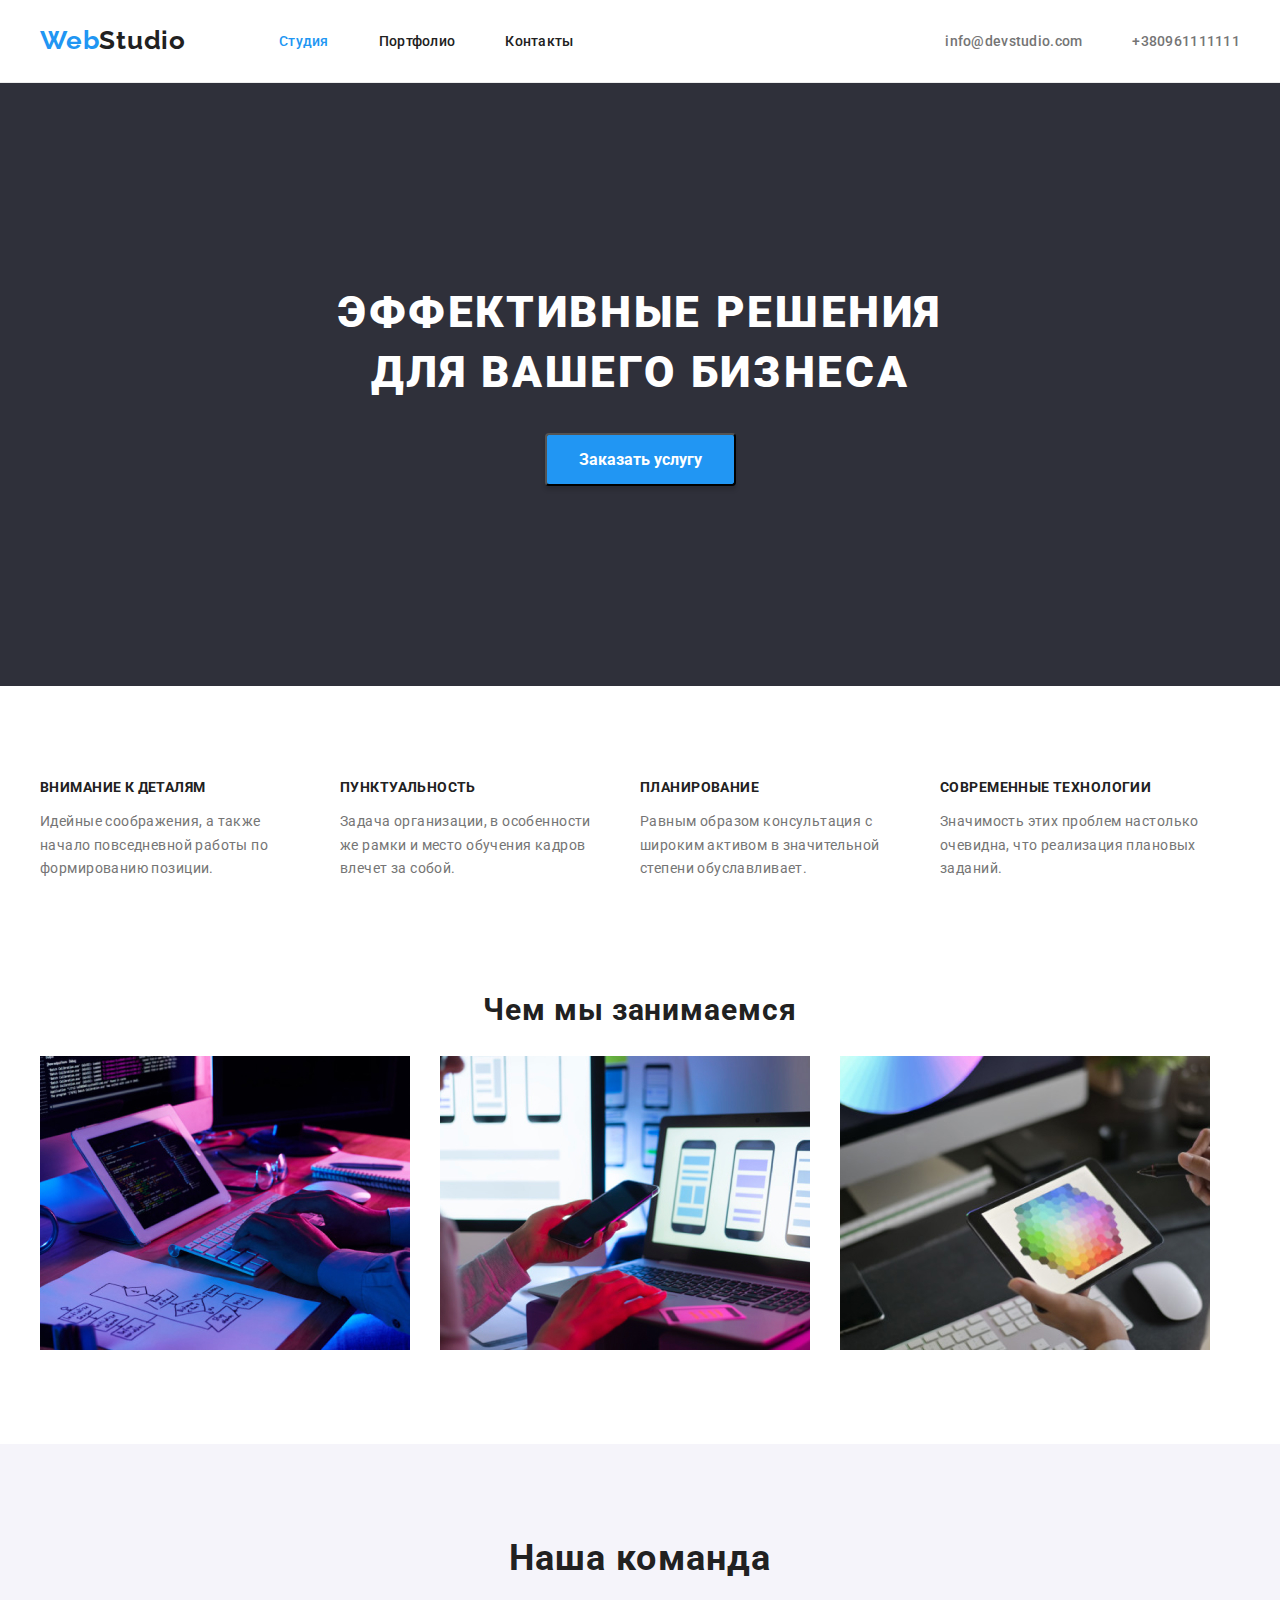
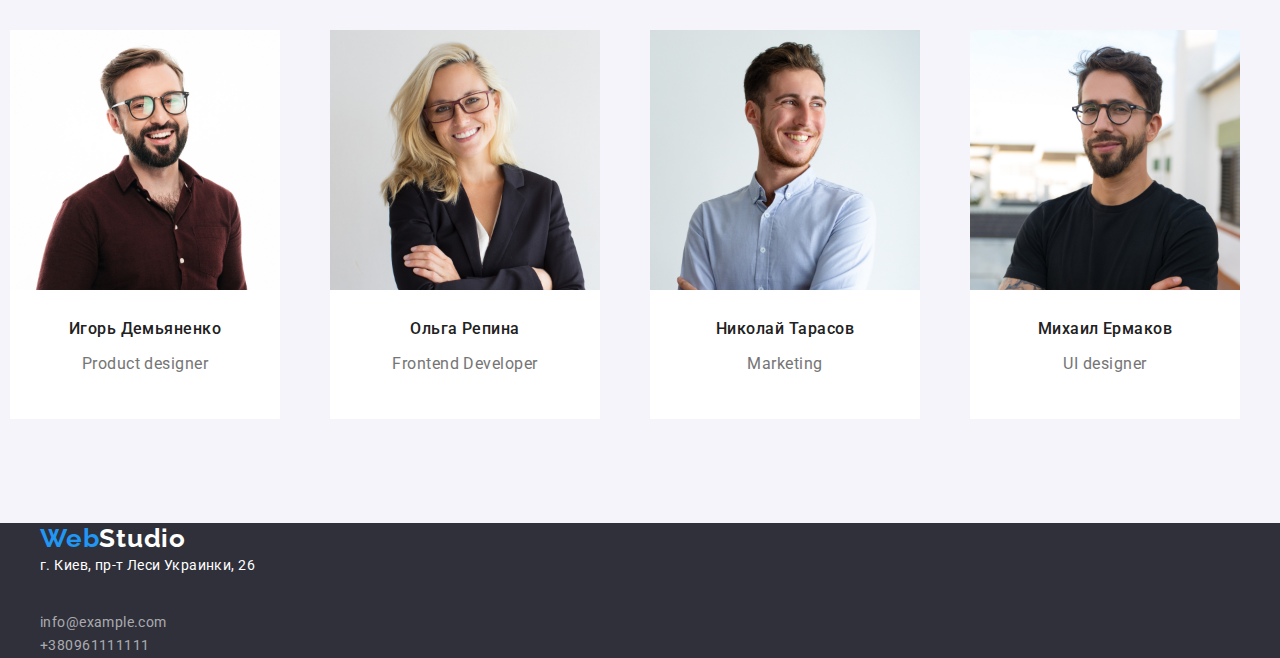
==== commit b1731ea5: "partially done #3" ====
--- a/index.html
+++ b/index.html
@@ -1,5 +1,5 @@
 <!DOCTYPE html>
-<html>
+<html lang="en">
   <head>
     <meta charset="UTF-8" />
     <meta http-equiv="X-UA-Compatible" content="IE=edge" />
@@ -27,7 +27,7 @@
             <span> Web</span>Studio
           </a>
 
-          <ul class="site-nav">
+          <ul class="site-nav navigation">
             <li class="studio">
               <a href="./index.html"> Студия </a>
             </li>
@@ -54,22 +54,22 @@
     <main>
       <!-- Hero -->
       <section class="hero">
-        <div class="container hero-container">
-          <h1 class="hero-text">Эффективные решения для вашего бизнеса</h1>
-          <button class="button modal-button" type="button">
-            Заказать услугу
-          </button>
+        <div class="container">
+          <div class="hero-container">
+            <h1 class="hero-text">Эффективные решения для вашего бизнеса</h1>
+            <button class="button" type="button">Заказать услугу</button>
+          </div>
         </div>
       </section>
 
       <!-- OUR ADVANTAGES -->
-      <section class="section section-advantages">
+      <section class="section advantages">
         <div class="container">
           <!-- hidden heading -->
           <h2 hidden>Наши преймущества</h2>
 
-          <ul class="advantages advantages-padding">
-            <li class="details-list">
+          <ul class="advantages-list">
+            <li class="advantages-item">
               <h3 class="details">Внимание к деталям</h3>
               <p class="details-text">
                 Идейные соображения, а также начало повседневной работы по
@@ -77,7 +77,7 @@
               </p>
             </li>
 
-            <li class="punctuality-list">
+            <li class="advantages-item">
               <h3 class="punctuality">Пунктуальность</h3>
               <p class="punctuality-text">
                 Задача организации, в особенности же рамки и место обучения
@@ -85,7 +85,7 @@
               </p>
             </li>
 
-            <li class="planning-list">
+            <li class="advantages-item">
               <h3 class="planning">Планирование</h3>
               <p class="planning-text">
                 Равным образом консультация с широким активом в значительной
@@ -93,7 +93,7 @@
               </p>
             </li>
 
-            <li class="technologies-list">
+            <li class="advantages-item">
               <h3 class="technologies">Современные технологии</h3>
               <p class="technologies-text">
                 Значимость этих проблем настолько очевидна, что реализация
@@ -106,9 +106,9 @@
       <!-- WHAT WE DO -->
       <section class="section">
         <div class="container">
-          <h2 class="what-we-do what-we-do-padding">Чем мы занимаемся</h2>
+          <h2 class="what-we-do">Чем мы занимаемся</h2>
           <ul class="our-job">
-            <li>
+            <li class="what-we-do-img">
               <img
                 class="img-1"
                 src="./images/img-1.jpg"
@@ -118,7 +118,7 @@
               />
             </li>
 
-            <li>
+            <li class="what-we-do-img">
               <img
                 class="img-2"
                 src="./images/img-2.jpg"
@@ -128,7 +128,7 @@
               />
             </li>
 
-            <li>
+            <li class="what-we-do-img">
               <img
                 class="img-3"
                 src="./images/img-3.jpg"
@@ -141,7 +141,7 @@
         </div>
       </section>
 
-      <section class="section" id="our-team">
+      <section class="section our-team">
         <!-- OUR TEAM -->
         <div class="container">
           <h2 class="heading-team">Наша команда</h2>
@@ -155,8 +155,10 @@
                   height="260"
                 />
               </a>
-              <h3 class="igor-d">Игорь Демьяненко</h3>
-              <p lang="en" class="product-designer">Product designer</p>
+              <div class="igor-designer">
+                <h3 class="igor-d">Игорь Демьяненко</h3>
+                <p lang="en" class="product-designer">Product designer</p>
+              </div>
             </li>
 
             <li>
@@ -168,8 +170,10 @@
                   height="260"
                 />
               </a>
-              <h3 class="olga-r">Ольга Репина</h3>
-              <p lang="en" class="frontend-developer">Frontend Developer</p>
+              <div class="olga-frontend">
+                <h3 class="olga-r">Ольга Репина</h3>
+                <p lang="en" class="frontend-developer">Frontend Developer</p>
+              </div>
             </li>
 
             <li>
@@ -181,8 +185,10 @@
                   height="260"
                 />
               </a>
-              <h3 class="tarasov">Николай Тарасов</h3>
-              <p lang="en" class="marketing">Marketing</p>
+              <div class="tarasov-marketing">
+                <h3 class="tarasov">Николай Тарасов</h3>
+                <p lang="en" class="marketing">Marketing</p>
+              </div>
             </li>
 
             <li>
@@ -194,8 +200,10 @@
                   height="260"
                 />
               </a>
-              <h3 class="michael-e">Михаил Ермаков</h3>
-              <p lang="en" class="ui-designer">UI designer</p>
+              <div class="michael-ui">
+                <h3 class="michael-e">Михаил Ермаков</h3>
+                <p lang="en" class="ui-designer">UI designer</p>
+              </div>
             </li>
           </ul>
         </div>
--- a/css/styles.css
+++ b/css/styles.css
@@ -14,7 +14,6 @@
   margin-right: auto;
 }
 .section {
-  padding-right: 94px;
   padding-bottom: 94px;
 }
 .advantages-padding {
@@ -58,7 +57,7 @@
 .header {
   /* top line bg */
   color: var(--background-color);
-  outline: 1px solid #ffffff;
+  border-bottom: 1px solid #ececec;
   margin-left: auto;
   margin-right: auto;
 }
@@ -75,6 +74,8 @@
   font-size: 26px;
   letter-spacing: 0.03em;
   color: #212121;
+}
+.logo {
   padding-top: 24px;
   margin-right: 93px;
   padding-bottom: 25px;
@@ -95,7 +96,6 @@
 .studio,
 .studio-current {
   font-family: Roboto;
-
   font-weight: 500;
   font-size: 14px;
   line-height: 1.1;
@@ -209,6 +209,10 @@
   color: var(--accent-color);
 }
 /* ===============HERO=============== */
+.hero-container {
+  display: flex;
+  align-items: center;
+}
 .hero-text {
   font-family: Roboto;
   font-weight: 900;
@@ -219,18 +223,18 @@
   text-transform: uppercase;
   color: #ffffff;
 }
-.hero-text {
-  max-width: 700px;
+.hero-container {
+  max-width: 630px;
+  margin-left: auto;
+  margin-right: auto;
+  flex-direction: column;
 }
 .hero {
   background-color: #2f303a;
   padding-top: 200px;
   padding-bottom: 200px;
-  padding-right: 452px;
-  padding-left: 452px;
-}
-
-/* ===============BUTTON=============== */
+}
+
 .button {
   /* bg */
   background: var(--accent-color);
@@ -245,21 +249,31 @@
   line-height: 1.87;
   color: var(--background-color);
 }
-
-/* .button:hover,
+.button {
+  padding: 10px 32px;
+}
+
+.button:hover,
 .button:focus {
-  color: #1885de;
-} */
-.advantages {
+  background-color: #188ce8;
+}
+
+/* ====================END HERO==================== */
+
+/* ====================OUR ADVANTAGES==================== */
+
+.advantages-list {
   display: flex;
   align-items: center;
-}
-.section-advantages {
+  flex-direction: row;
+}
+.advantages {
   padding-top: 94px;
 }
-.advantages:not(:last-child) {
+.advantages-item:not(:last-child):not(:last-child) {
   margin-right: 30px;
 }
+
 .details {
   font-family: Roboto;
   font-weight: bold;
@@ -346,12 +360,21 @@
   letter-spacing: 0.03em;
   color: var(--primary-text-color);
   width: 270px;
+
   /* ===================WHAT WE DO=================== */
 }
+
 .our-job {
   display: flex;
-  align-items: center;
-  justify-content: space-between;
+  flex-wrap: wrap;
+}
+.our-job {
+  margin-top: -30px;
+  margin-left: -30px;
+}
+.what-we-do-img {
+  margin-top: 30px;
+  margin-left: 30px;
 }
 .what-we-do {
   font-family: Roboto;
@@ -370,18 +393,36 @@
   background: url(close-up-image-programer-working-his-desk-office_1098-18707.jpg);
   mix-blend-mode: normal;
 }
+
 .img-2 {
   /* img */
 
   background: url(web-ui-designers-are-developing-application-smartphones-team-creators-is-working-interface-mobile-phones_8119-2713.jpg);
 }
+
 .img-3 {
   /* img */
 
   background: url(creative-artist-web-design-with-working-colour-selection-graphic-tablet_35674-1119.jpg);
 }
 
-#our-team {
+/* =================== END WHAT WE DO=================== */
+
+/* ===================OUR TEAM=================== */
+
+.our-team {
+  display: flex;
+  flex-wrap: wrap;
+}
+.heading-team {
+  padding-top: 94px;
+  padding-bottom: 50px;
+}
+.team-members {
+  margin-top: -30px;
+  margin-left: -30px;
+}
+.our-team {
   /* Section bg our team */
 
   background: #f5f4fa;
@@ -429,6 +470,13 @@
 
   color: var(--title-text-color);
 }
+.igor-designer {
+  /* card bg */
+  background: #ffffff;
+  padding-top: 30px;
+  margin-bottom: 10px;
+  padding-bottom: 30px;
+}
 .product-designer {
   /* Product Designer */
 
@@ -451,6 +499,13 @@
     0px 2px 1px rgba(0, 0, 0, 0.2);
   border-radius: 0px 0px 4px 4px;
 }
+.olga-frontend {
+  /* card bg */
+  background: #ffffff;
+  padding-top: 30px;
+  margin-bottom: 10px;
+  padding-bottom: 30px;
+}
 
 .img-tarasov {
   /* card bg */
@@ -523,6 +578,12 @@
 
   color: var(--primary-text-color);
 }
+.tarasov-marketing {
+  background: #ffffff;
+  padding-top: 30px;
+  margin-bottom: 10px;
+  padding-bottom: 30px;
+}
 .michael-e {
   font-family: Roboto;
 
@@ -549,6 +610,13 @@
 
   color: var(--primary-text-color);
 }
+.michael-ui {
+  background: #ffffff;
+  padding-top: 30px;
+  margin-bottom: 10px;
+  padding-bottom: 30px;
+}
+
 footer {
   background: #2f303a;
 }
@@ -713,16 +781,25 @@
   color: var(--background-color);
   background-color: var(--accent-color);
 }
+.works-link {
+  display: block;
+}
 .our-marketing {
   margin-right: 8px;
 }
 .our-works {
   display: flex;
-  align-items: center;
-  justify-content: center;
-  justify-content: space-between;
   flex-wrap: wrap;
 }
+.our-job {
+  margin-top: -30px;
+  margin-left: -30px;
+}
+.works-img {
+  margin-top: 30px;
+  margin-left: 30px;
+}
+
 .poster {
   /* container bg */
 
@@ -751,6 +828,14 @@
 
   color: var(--primary-text-color);
 }
+.techno-web {
+  background: #ffffff;
+  border: 1px solid #eeeeee;
+  box-sizing: border-box;
+  padding-top: 20px;
+  margin-bottom: 4px;
+  padding-bottom: 20px;
+}
 .poster {
   /* Постер New Orlean vs Golden Star */
   font-family: Roboto;
@@ -774,7 +859,14 @@
 
   color: var(--primary-text-color);
 }
-
+.design-poster {
+  background: #ffffff;
+  border: 1px solid #eeeeee;
+  box-sizing: border-box;
+  padding-top: 20px;
+  margin-bottom: 4px;
+  padding-bottom: 20px;
+}
 .restaurant {
   /* Ресторан Seafood */
 
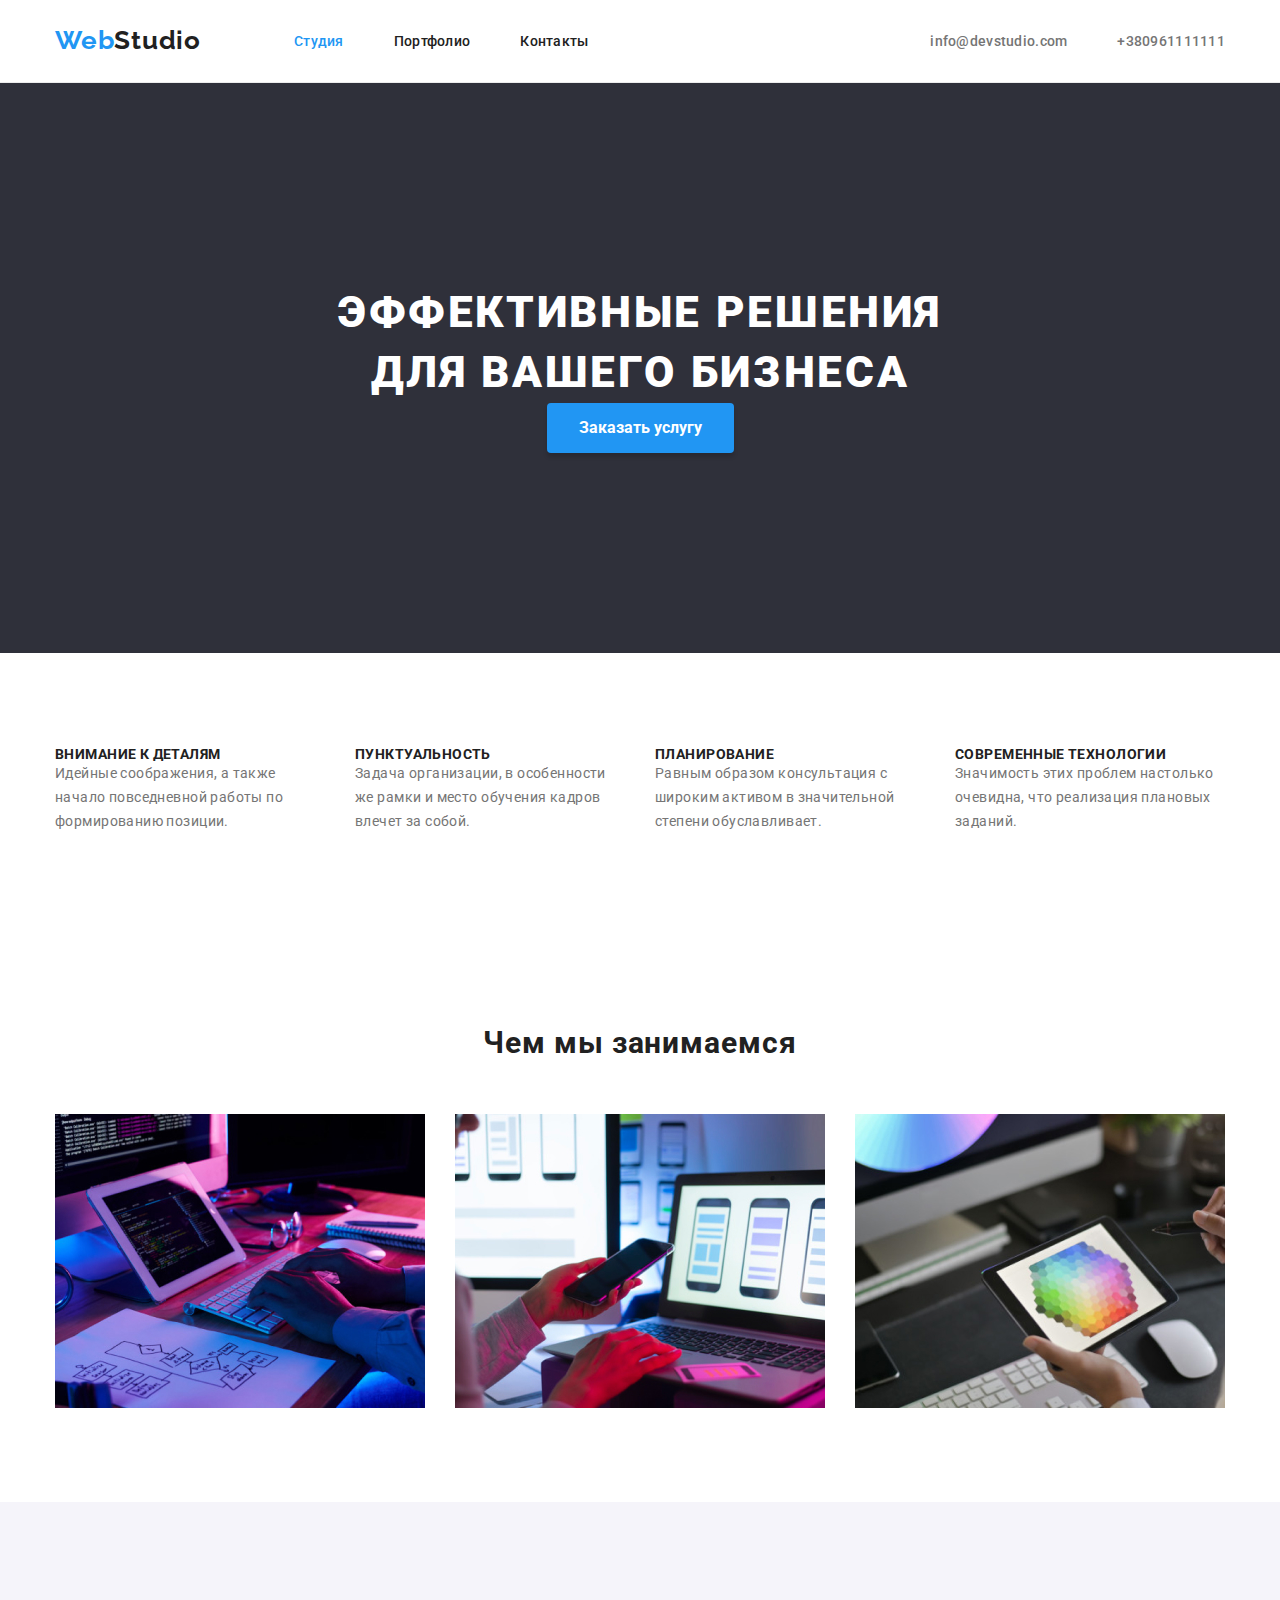
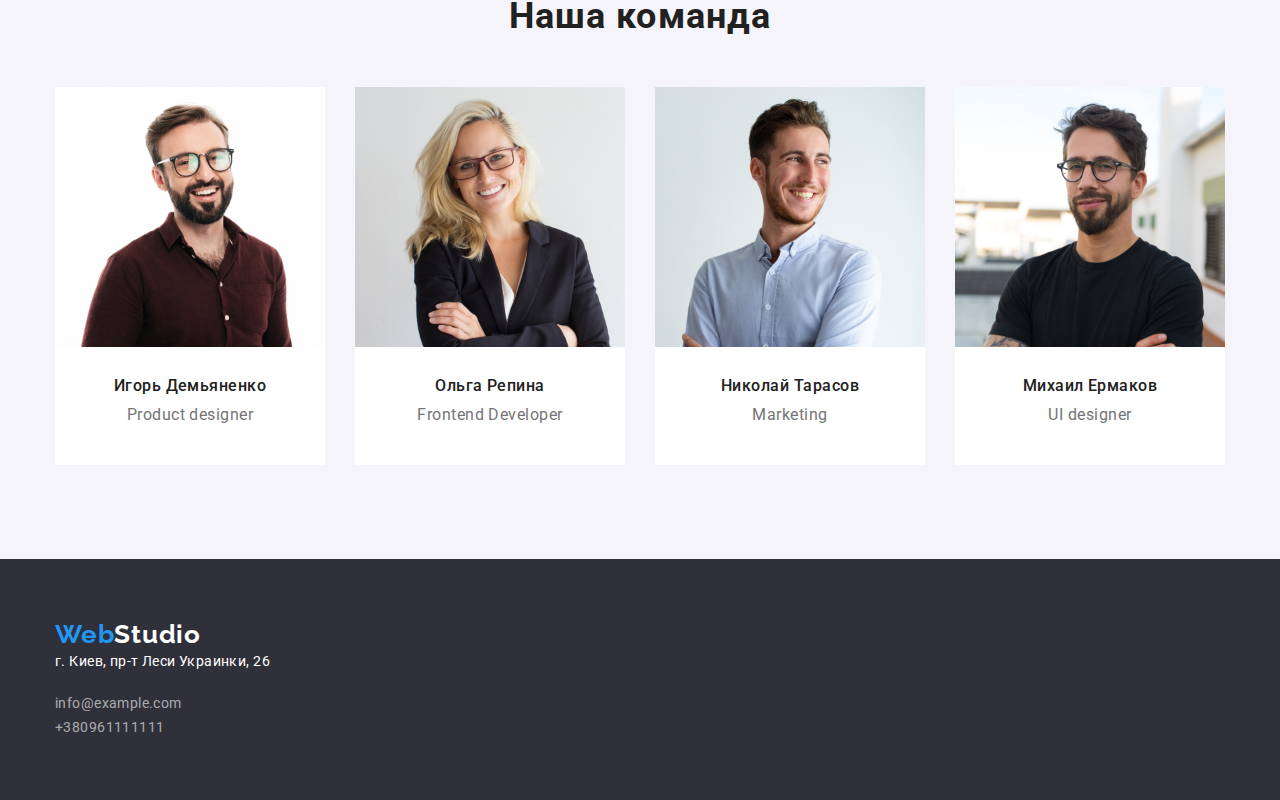
==== commit f3381abb: "Fixed the mistakes" ====
--- a/index.html
+++ b/index.html
@@ -27,16 +27,16 @@
             <span> Web</span>Studio
           </a>
 
-          <ul class="site-nav navigation">
-            <li class="studio">
-              <a href="./index.html"> Студия </a>
-            </li>
-
-            <li class="portfolio">
-              <a href="./portfolio.html">Портфолио</a>
-            </li>
-            <li class="contacts">
-              <a href="">Контакты</a>
+          <ul class="site-nav">
+            <li class="studio nav-item">
+              <a href="./index.html" class="nav-link current"> Студия </a>
+            </li>
+
+            <li class="portfolio nav-item">
+              <a href="./portfolio.html" class="nav-link">Портфолио</a>
+            </li>
+            <li class="contacts nav-item">
+              <a href="" class="nav-link">Контакты</a>
             </li>
           </ul>
         </nav>
@@ -52,7 +52,7 @@
       </div>
     </header>
     <main>
-      <!-- Hero -->
+      <!-- HERO -->
       <section class="hero">
         <div class="container">
           <div class="hero-container">
@@ -63,7 +63,7 @@
       </section>
 
       <!-- OUR ADVANTAGES -->
-      <section class="section advantages">
+      <section class="section advantages section-title">
         <div class="container">
           <!-- hidden heading -->
           <h2 hidden>Наши преймущества</h2>
@@ -104,11 +104,11 @@
         </div>
       </section>
       <!-- WHAT WE DO -->
-      <section class="section">
+      <section class="section section-title">
         <div class="container">
           <h2 class="what-we-do">Чем мы занимаемся</h2>
           <ul class="our-job">
-            <li class="what-we-do-img">
+            <li class="our-job-item">
               <img
                 class="img-1"
                 src="./images/img-1.jpg"
@@ -118,7 +118,7 @@
               />
             </li>
 
-            <li class="what-we-do-img">
+            <li class="our-job-item">
               <img
                 class="img-2"
                 src="./images/img-2.jpg"
@@ -128,7 +128,7 @@
               />
             </li>
 
-            <li class="what-we-do-img">
+            <li class="our-job-item">
               <img
                 class="img-3"
                 src="./images/img-3.jpg"
@@ -141,13 +141,13 @@
         </div>
       </section>
 
-      <section class="section our-team">
+      <section class="section team-section">
         <!-- OUR TEAM -->
         <div class="container">
           <h2 class="heading-team">Наша команда</h2>
           <ul class="team-members">
-            <li>
-              <a href="" class="img-igor">
+            <li class="team-item">
+              <a href="" class="team-links">
                 <img
                   src="./images/img-4.jpg"
                   alt="Игорь Демьяненко"
@@ -155,14 +155,14 @@
                   height="260"
                 />
               </a>
-              <div class="igor-designer">
-                <h3 class="igor-d">Игорь Демьяненко</h3>
-                <p lang="en" class="product-designer">Product designer</p>
-              </div>
-            </li>
-
-            <li>
-              <a href="" class="img-olga">
+              <div class="team-names">
+                <h3 class="item-name">Игорь Демьяненко</h3>
+                <p lang="en" class="item-job">Product designer</p>
+              </div>
+            </li>
+
+            <li class="team-item">
+              <a href="" class="team-links">
                 <img
                   src="./images/img-5.jpg"
                   alt="Ольга Репина"
@@ -170,14 +170,14 @@
                   height="260"
                 />
               </a>
-              <div class="olga-frontend">
-                <h3 class="olga-r">Ольга Репина</h3>
-                <p lang="en" class="frontend-developer">Frontend Developer</p>
-              </div>
-            </li>
-
-            <li>
-              <a href="" class="img-tarasov">
+              <div class="team-names">
+                <h3 class="item-name">Ольга Репина</h3>
+                <p lang="en" class="item-job">Frontend Developer</p>
+              </div>
+            </li>
+
+            <li class="team-item">
+              <a href="" class="team-links">
                 <img
                   src="./images/img-6.jpg"
                   alt="Николай Тарасов"
@@ -185,14 +185,14 @@
                   height="260"
                 />
               </a>
-              <div class="tarasov-marketing">
-                <h3 class="tarasov">Николай Тарасов</h3>
-                <p lang="en" class="marketing">Marketing</p>
-              </div>
-            </li>
-
-            <li>
-              <a href="" class="img-michael">
+              <div class="team-names">
+                <h3 class="item-name">Николай Тарасов</h3>
+                <p lang="en" class="item-job">Marketing</p>
+              </div>
+            </li>
+
+            <li class="team-item">
+              <a href="" class="team-links">
                 <img
                   src="./images/img-7.jpg"
                   alt="Михаил Ермаков"
@@ -200,9 +200,9 @@
                   height="260"
                 />
               </a>
-              <div class="michael-ui">
-                <h3 class="michael-e">Михаил Ермаков</h3>
-                <p lang="en" class="ui-designer">UI designer</p>
+              <div class="team-names">
+                <h3 class="item-name">Михаил Ермаков</h3>
+                <p lang="en" class="item-job">UI designer</p>
               </div>
             </li>
           </ul>
@@ -212,7 +212,7 @@
 
     <!-- FOOTER -->
     <footer>
-      <div class="container">
+      <div class="container footer-container">
         <a href="./index.html" lang="en" class="logo-footer">
           <span> Web</span>Studio
         </a>
--- a/css/styles.css
+++ b/css/styles.css
@@ -15,15 +15,17 @@
 }
 .section {
   padding-bottom: 94px;
-}
-.advantages-padding {
   padding-top: 94px;
-  padding-bottom: 47px;
-}
-.what-we-do-padding {
-  padding-top: 47px;
-  padding-bottom: 94px;
-}
+}
+
+.what-we-do {
+  padding-bottom: 50px;
+}
+
+html {
+  box-sizing: border-box;
+}
+
 *,
 *::after,
 *::before {
@@ -34,6 +36,7 @@
 h3,
 p {
   margin-top: 0;
+  margin-bottom: 0;
 }
 img {
   display: block;
@@ -92,78 +95,34 @@
   display: flex;
   align-items: center;
 }
-
-.studio,
-.studio-current {
-  font-family: Roboto;
-  font-weight: 500;
-  font-size: 14px;
-  line-height: 1.1;
-  letter-spacing: 0.02em;
-  color: var(--accent-color);
-  text-decoration: none;
+.nav-item {
   padding-top: 32px;
   margin-right: 50px;
   padding-bottom: 32px;
 }
-.studio-current {
-  color: var(--title-text-color);
-}
-
-.studio:hover,
-.studio:focus {
+
+.nav-link {
+  font-family: Roboto;
+  font-weight: 500;
+  font-size: 14px;
+  line-height: 1.1;
+  letter-spacing: 0.02em;
+  color: var(--title-text-color);
+  text-decoration: none;
+}
+.nav-link:hover,
+.nav-link:focus {
   color: var(--accent-color);
 }
 
-.studio-current:hover,
-.studio-current:focus {
+.current {
   color: var(--accent-color);
 }
-.portfolio,
-.portfolio-current {
-  font-family: Roboto;
-
-  font-weight: 500;
-  font-size: 14px;
-  line-height: 1.1;
-  letter-spacing: 0.02em;
-  color: var(--title-text-color);
-  text-decoration: none;
-  padding-top: 32px;
-  margin-right: 50px;
-  padding-bottom: 32px;
-}
-.portfolio-current {
-  color: var(--accent-color);
-}
-.portfolio:hover,
-.portfolio:focus {
-  color: var(--accent-color);
-}
-.portfolio-current:hover,
-.portfolio-current:focus {
-  color: var(--accent-color);
-}
-
-.contacts {
-  font-family: Roboto;
-
-  font-weight: 500;
-  font-size: 14px;
-  line-height: 1.1;
-  letter-spacing: 0.02em;
-  text-decoration: none;
-
-  color: var(--title-text-color);
-  list-style-type: none;
-  padding-top: 32px;
-  margin-right: 50px;
-  padding-bottom: 32px;
-}
+
 .contact-us {
   display: flex;
   align-items: center;
-  justify-content: flex-end;
+
   margin-left: auto;
 }
 .email {
@@ -212,6 +171,10 @@
 .hero-container {
   display: flex;
   align-items: center;
+  max-width: 630px;
+  margin-left: auto;
+  margin-right: auto;
+  flex-direction: column;
 }
 .hero-text {
   font-family: Roboto;
@@ -223,12 +186,7 @@
   text-transform: uppercase;
   color: #ffffff;
 }
-.hero-container {
-  max-width: 630px;
-  margin-left: auto;
-  margin-right: auto;
-  flex-direction: column;
-}
+
 .hero {
   background-color: #2f303a;
   padding-top: 200px;
@@ -239,9 +197,8 @@
   /* bg */
   background: var(--accent-color);
   box-shadow: 0px 4px 4px rgba(0, 0, 0, 0.15);
-  border-radius: 4px;
-  text-decoration: none;
-  /* Заказать услугу */
+  border: none;
+  text-decoration: none;
   font-family: Roboto;
   font-style: normal;
   font-weight: bold;
@@ -251,6 +208,7 @@
 }
 .button {
   padding: 10px 32px;
+  border-radius: 4px;
 }
 
 .button:hover,
@@ -267,10 +225,8 @@
   align-items: center;
   flex-direction: row;
 }
-.advantages {
-  padding-top: 94px;
-}
-.advantages-item:not(:last-child):not(:last-child) {
+
+.advantages-item:not(:last-child) {
   margin-right: 30px;
 }
 
@@ -360,6 +316,7 @@
   letter-spacing: 0.03em;
   color: var(--primary-text-color);
   width: 270px;
+  /* ===================END OF ADVANTAGES=================== */
 
   /* ===================WHAT WE DO=================== */
 }
@@ -367,14 +324,15 @@
 .our-job {
   display: flex;
   flex-wrap: wrap;
-}
-.our-job {
   margin-top: -30px;
   margin-left: -30px;
 }
-.what-we-do-img {
+.our-job-item {
   margin-top: 30px;
   margin-left: 30px;
+}
+.our-job-item {
+  flex-basis: calc((100% - 90px) / 3);
 }
 .what-we-do {
   font-family: Roboto;
@@ -387,24 +345,6 @@
 
   color: var(--title-text-color);
 }
-.img-1 {
-  /* img */
-
-  background: url(close-up-image-programer-working-his-desk-office_1098-18707.jpg);
-  mix-blend-mode: normal;
-}
-
-.img-2 {
-  /* img */
-
-  background: url(web-ui-designers-are-developing-application-smartphones-team-creators-is-working-interface-mobile-phones_8119-2713.jpg);
-}
-
-.img-3 {
-  /* img */
-
-  background: url(creative-artist-web-design-with-working-colour-selection-graphic-tablet_35674-1119.jpg);
-}
 
 /* =================== END WHAT WE DO=================== */
 
@@ -413,19 +353,27 @@
 .our-team {
   display: flex;
   flex-wrap: wrap;
-}
-.heading-team {
-  padding-top: 94px;
-  padding-bottom: 50px;
-}
-.team-members {
   margin-top: -30px;
   margin-left: -30px;
 }
+.team-item {
+  background: #ffffff;
+
+  padding-bottom: 30px;
+}
+
+.heading-team {
+  padding-bottom: 50px;
+}
+
 .our-team {
   /* Section bg our team */
-
   background: #f5f4fa;
+}
+
+.team-names {
+  padding-top: 30px;
+  margin-bottom: 10px;
 }
 .heading-team {
   font-family: Roboto;
@@ -443,182 +391,38 @@
   text-align: center;
   justify-content: space-between;
 }
-.our-team {
+.team-section {
   /* Section bg */
-
   background: #f5f4fa;
 }
-.img-igor {
-  /* card bg */
-
-  background: #ffffff;
-  /* material shadow v1 */
-  box-shadow: 0px 1px 3px rgba(0, 0, 0, 0.12), 0px 1px 1px rgba(0, 0, 0, 0.14),
-    0px 2px 1px rgba(0, 0, 0, 0.2);
-  border-radius: 0px 0px 4px 4px;
-  /* card bg */
-}
-.igor-d {
-  font-family: Roboto;
-
+.item-name {
+  font-family: Roboto;
   font-weight: 500;
   font-size: 16px;
   line-height: 1.18;
-  /* identical to box height */
-
-  letter-spacing: 0.03em;
-
-  color: var(--title-text-color);
-}
-.igor-designer {
-  /* card bg */
-  background: #ffffff;
-  padding-top: 30px;
   margin-bottom: 10px;
-  padding-bottom: 30px;
-}
-.product-designer {
-  /* Product Designer */
-
-  font-family: Roboto;
-
+  letter-spacing: 0.03em;
+  color: var(--title-text-color);
+}
+.item-job {
+  font-family: Roboto;
   font-weight: normal;
   font-size: 16px;
   line-height: 1.18;
-
-  letter-spacing: 0.03em;
-
-  color: var(--primary-text-color);
-}
-.img-olga {
-  /* card bg */
-
-  background: var(--background-color);
-  /* material shadow v1 */
-  box-shadow: 0px 1px 3px rgba(0, 0, 0, 0.12), 0px 1px 1px rgba(0, 0, 0, 0.14),
-    0px 2px 1px rgba(0, 0, 0, 0.2);
-  border-radius: 0px 0px 4px 4px;
-}
-.olga-frontend {
-  /* card bg */
-  background: #ffffff;
-  padding-top: 30px;
-  margin-bottom: 10px;
-  padding-bottom: 30px;
-}
-
-.img-tarasov {
-  /* card bg */
-
-  background: var(--background-color);
-  /* material shadow v1 */
-  box-shadow: 0px 1px 3px rgba(0, 0, 0, 0.12), 0px 1px 1px rgba(0, 0, 0, 0.14),
-    0px 2px 1px rgba(0, 0, 0, 0.2);
-  border-radius: 0px 0px 4px 4px;
-}
-.img-michael {
-  /* card bg */
-
-  background: var(--background-color);
-  /* material shadow v1 */
-  box-shadow: 0px 1px 3px rgba(0, 0, 0, 0.12), 0px 1px 1px rgba(0, 0, 0, 0.14),
-    0px 2px 1px rgba(0, 0, 0, 0.2);
-  border-radius: 0px 0px 4px 4px;
-}
-
-.olga-r {
-  font-family: Roboto;
-
-  font-weight: 500;
-  font-size: 16px;
-  line-height: 1.18;
-  /* identical to box height */
-
-  letter-spacing: 0.03em;
-
-  color: var(--title-text-color);
-}
-.frontend-developer {
-  /* Frontend Developer */
-
-  font-family: Roboto;
-
-  font-weight: normal;
-  font-size: 16px;
-  line-height: 1.18;
-  /* identical to box height */
-
-  letter-spacing: 0.03em;
-
-  color: var(--primary-text-color);
-}
-.tarasov {
-  font-family: Roboto;
-
-  font-weight: 500;
-  font-size: 16px;
-  line-height: 1.18;
-  /* identical to box height */
-
-  letter-spacing: 0.03em;
-
-  color: var(--title-text-color);
-}
-.marketing {
-  /* Marketing */
-
-  font-family: Roboto;
-
-  font-weight: normal;
-  font-size: 16px;
-  line-height: 1.18;
-  /* identical to box height */
-
-  letter-spacing: 0.03em;
-
-  color: var(--primary-text-color);
-}
-.tarasov-marketing {
-  background: #ffffff;
-  padding-top: 30px;
-  margin-bottom: 10px;
-  padding-bottom: 30px;
-}
-.michael-e {
-  font-family: Roboto;
-
-  font-weight: 500;
-  font-size: 16px;
-  line-height: 1.18;
-  /* identical to box height */
-
-  letter-spacing: 0.03em;
-
-  color: var(--title-text-color);
-}
-.ui-designer {
-  /* UI Designer */
-
-  font-family: Roboto;
-
-  font-weight: normal;
-  font-size: 16px;
-  line-height: 1.18;
-  /* identical to box height */
-
-  letter-spacing: 0.03em;
-
-  color: var(--primary-text-color);
-}
-.michael-ui {
-  background: #ffffff;
-  padding-top: 30px;
-  margin-bottom: 10px;
-  padding-bottom: 30px;
+  letter-spacing: 0.03em;
+  color: var(--primary-text-color);
+}
+
+.team-links {
+  background-color: #ffffff;
 }
 
 footer {
   background: #2f303a;
+}
+.footer-container {
+  padding-top: 60px;
+  padding-bottom: 60px;
 }
 
 .logo-footer {
@@ -676,140 +480,57 @@
   display: flex;
   align-items: center;
   justify-content: center;
+  padding-bottom: 50px;
 }
 .all-button {
   /* Все */
-
   font-family: Roboto;
   font-style: normal;
   font-weight: 500;
   font-size: 16px;
   line-height: 1.6;
-  /* identical to box height, or 162% */
   text-align: center;
   letter-spacing: 0.03em;
-
   color: var(--title-text-color);
   background-color: var(--button-color);
 }
-.all-button:hover,
-.all-button:focus {
-  color: var(--background-color);
-  background-color: var(--accent-color);
-}
-.all-projects {
+.modal-button {
+  border: none;
+  padding: 6px 22px;
   margin-right: 8px;
 }
-.web-site {
+.modal-button {
   font-family: Roboto;
   font-style: normal;
   font-weight: 500;
   font-size: 16px;
-  line-height: 1.6;
-  /* identical to box height, or 162% */
+  line-height: 1.62;
   text-align: center;
   letter-spacing: 0.03em;
-
   color: var(--title-text-color);
   background-color: #f5f4fa;
-}
-.web-pages {
-  margin-right: 8px;
-}
-.web-site:hover,
-.web-site:focus {
+  border-radius: 4px;
+}
+
+.modal-button:hover,
+.modal-button:focus {
   color: var(--background-color);
   background-color: var(--accent-color);
 }
-.app-button {
-  font-family: Roboto;
-  font-style: normal;
-  font-weight: 500;
-  font-size: 16px;
-  line-height: 1.6;
-  /* identical to box height, or 162% */
-  text-align: center;
-  letter-spacing: 0.03em;
-
-  color: var(--title-text-color);
-  background-color: #f5f4fa;
-}
-.app {
-  margin-right: 8px;
-}
-.app-button:hover,
-.app-button:focus {
-  color: var(--background-color);
-  background-color: var(--accent-color);
-}
-.design-button {
-  font-family: Roboto;
-  font-style: normal;
-  font-weight: 500;
-  font-size: 16px;
-  line-height: 1.6;
-  /* identical to box height, or 162% */
-  text-align: center;
-  letter-spacing: 0.03em;
-
-  color: var(--title-text-color);
-  background-color: #f5f4fa;
-}
-.design-button:hover,
-.design-button:focus {
-  color: var(--background-color);
-  background-color: var(--accent-color);
-}
-.our-design {
-  margin-right: 8px;
-}
-.marketing-button {
-  font-family: Roboto;
-  font-style: normal;
-  font-weight: 500;
-  font-size: 16px;
-  line-height: 1.6;
-  /* identical to box height, or 162% */
-  text-align: center;
-  letter-spacing: 0.03em;
-
-  color: var(--title-text-color);
-  background-color: #f5f4fa;
-}
-.marketing-button:hover,
-.marketing-button:focus {
-  color: var(--background-color);
-  background-color: var(--accent-color);
-}
-.works-link {
-  display: block;
-}
-.our-marketing {
-  margin-right: 8px;
-}
+
 .our-works {
   display: flex;
   flex-wrap: wrap;
-}
-.our-job {
   margin-top: -30px;
   margin-left: -30px;
 }
-.works-img {
+.works-item {
   margin-top: 30px;
   margin-left: 30px;
-}
-
-.poster {
-  /* container bg */
-
-  background: var(--background-color);
-}
-.techno {
-  /* Технокряк */
-
-  font-family: Roboto;
-
+  flex-basis: calc((100% - 90px) / 3);
+}
+.our-works-links {
+  font-family: Roboto;
   font-weight: bold;
   font-size: 18px;
   line-height: 2;
@@ -818,208 +539,38 @@
 
   color: var(--title-text-color);
 }
-.web {
+
+.item-title {
+  font-family: Roboto;
+  font-weight: bold;
+  font-size: 18px;
+  line-height: 2;
+  letter-spacing: 0.06em;
+
+  color: var(--title-text-color);
+}
+.item-description {
   /* Веб-сайт */
   font-family: Roboto;
   font-size: 16px;
   line-height: 1.87;
-  /* identical to box height, or 187% */
-  letter-spacing: 0.03em;
-
-  color: var(--primary-text-color);
-}
-.techno-web {
-  background: #ffffff;
-  border: 1px solid #eeeeee;
-  box-sizing: border-box;
-  padding-top: 20px;
+  letter-spacing: 0.03em;
+  color: var(--primary-text-color);
+}
+
+.works-item {
+  background-color: #ffffff;
+}
+.our-works-list {
+  border-left: 1px solid #eeeeee;
+  border-right: 1px solid #eeeeee;
+  border-bottom: 1px solid #eeeeee;
+  padding-left: 24px;
+}
+.item-title {
+  margin-top: 20px;
   margin-bottom: 4px;
-  padding-bottom: 20px;
-}
-.poster {
-  /* Постер New Orlean vs Golden Star */
-  font-family: Roboto;
-
-  font-weight: bold;
-  font-size: 18px;
-  line-height: 2;
-  /* identical to box height, or 200% */
-  letter-spacing: 0.06em;
-
-  color: var(--title-text-color);
-}
-.poster-design {
-  /* Дизайн */
-
-  font-family: Roboto;
-  font-size: 16px;
-  line-height: 1.87;
-  /* identical to box height, or 187% */
-  letter-spacing: 0.03em;
-
-  color: var(--primary-text-color);
-}
-.design-poster {
-  background: #ffffff;
-  border: 1px solid #eeeeee;
-  box-sizing: border-box;
-  padding-top: 20px;
-  margin-bottom: 4px;
-  padding-bottom: 20px;
-}
-.restaurant {
-  /* Ресторан Seafood */
-
-  font-family: Roboto;
-  font-weight: bold;
-  font-size: 18px;
-  line-height: 2;
-  /* identical to box height, or 200% */
-  letter-spacing: 0.06em;
-
-  color: var(--title-text-color);
-}
-
-.app-restaurant {
-  /* Приложение */
-
-  font-family: Roboto;
-
-  font-size: 16px;
-  line-height: 1.87;
-  /* identical to box height, or 187% */
-  letter-spacing: 0.03em;
-
-  color: var(--primary-text-color);
-}
-.prime {
-  /* Проект Prime */
-
-  font-family: Roboto;
-
-  font-weight: bold;
-  font-size: 18px;
-  line-height: 2;
-  /* identical to box height, or 200% */
-  letter-spacing: 0.06em;
-
-  color: var(--title-text-color);
-}
-.prime-marketing {
-  /* Маркетинг */
-
-  font-family: Roboto;
-  font-size: 16px;
-  line-height: 1.87;
-  /* identical to box height, or 187% */
-  letter-spacing: 0.03em;
-
-  color: var(--primary-text-color);
-}
-.boxes {
-  /* Проект Boxes */
-
-  font-family: Roboto;
-  font-weight: bold;
-  font-size: 18px;
-  line-height: 2;
-  /* identical to box height, or 200% */
-  letter-spacing: 0.06em;
-
-  color: var(--title-text-color);
-}
-.box-app {
-  /* Приложение */
-  font-family: Roboto;
-  font-size: 16px;
-  line-height: 1.87;
-  /* identical to box height, or 187% */
-  letter-spacing: 0.03em;
-
-  color: var(--primary-text-color);
-}
-.no-borders {
-  /* Inspiration has no Borders */
-  font-family: Roboto;
-  font-weight: bold;
-  font-size: 18px;
-  line-height: 2;
-  /* identical to box height, or 200% */
-  letter-spacing: 0.06em;
-
-  color: var(--title-text-color);
-}
-.web-no-boarders {
-  /* Веб-сайт */
-  font-family: Roboto;
-  font-size: 16px;
-  line-height: 1.87;
-  /* identical to box height, or 187% */
-  letter-spacing: 0.03em;
-
-  color: var(--primary-text-color);
-}
-.limited {
-  /* Издание Limited Edition */
-  font-family: Roboto;
-
-  font-weight: bold;
-  font-size: 18px;
-  line-height: 2;
-  /* identical to box height, or 200% */
-  letter-spacing: 0.06em;
-
-  color: var(--title-text-color);
-}
-.design-limited {
-  /* Дизайн */
-  font-family: Roboto;
-  font-size: 16px;
-  line-height: 1.87;
-  /* identical to box height, or 187% */
-  letter-spacing: 0.03em;
-
-  color: var(--primary-text-color);
-}
-.lab {
-  /* Проект LAB */
-
-  font-family: Roboto;
-  font-weight: bold;
-  font-size: 18px;
-  line-height: 2;
-  /* identical to box height, or 200% */
-  letter-spacing: 0.06em;
-
-  color: var(--title-text-color);
-}
-.lab-marketing {
-  font-family: Roboto;
-  font-size: 16px;
-  line-height: 1.87;
-  /* identical to box height, or 187% */
-  letter-spacing: 0.03em;
-
-  color: var(--primary-text-color);
-}
-.business {
-  /* Growing Business */
-  font-family: Roboto;
-  font-weight: bold;
-  font-size: 18px;
-  line-height: 2;
-  /* identical to box height, or 200% */
-  letter-spacing: 0.06em;
-
-  color: var(--title-text-color);
-}
-.app-business {
-  /* Приложение */
-  font-family: Roboto;
-  font-size: 16px;
-  line-height: 1.87;
-  /* identical to box height, or 187% */
-  letter-spacing: 0.03em;
-
-  color: var(--primary-text-color);
-}
+}
+.item-description {
+  margin-bottom: 20px;
+}
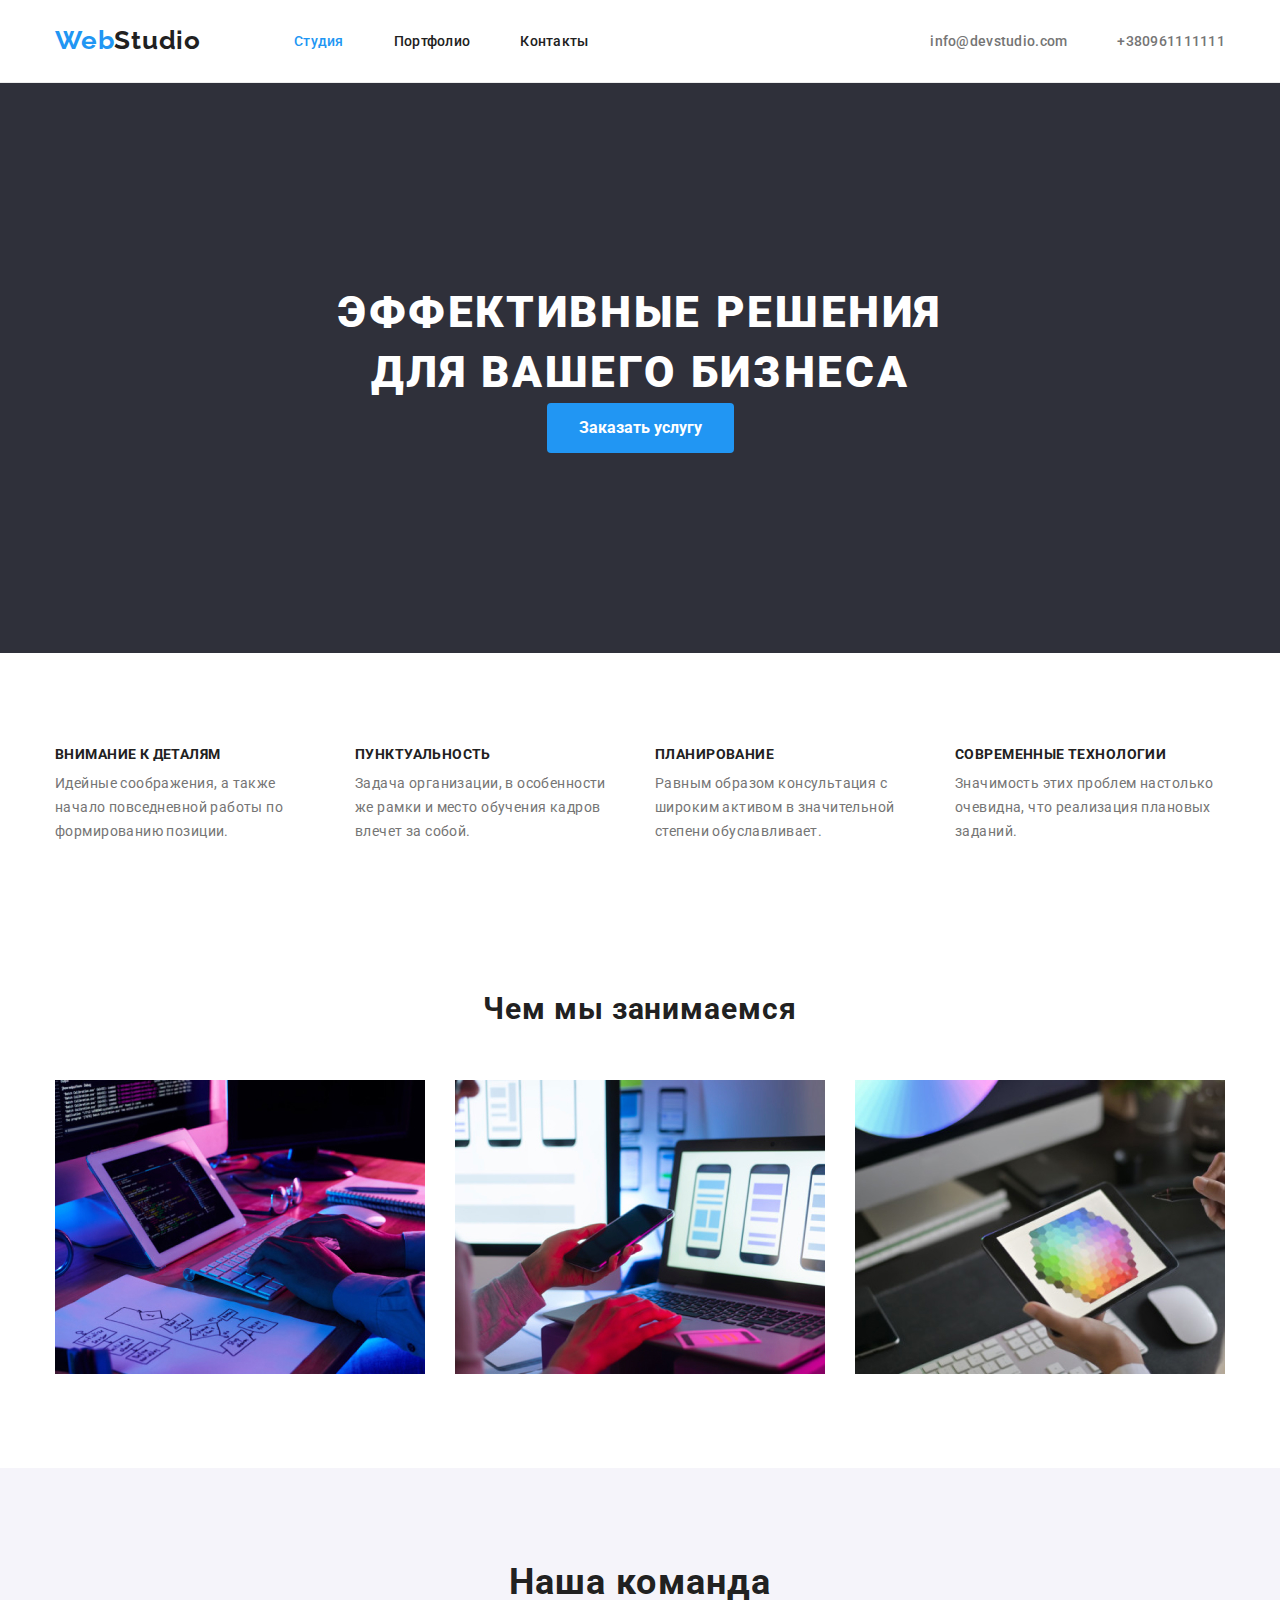
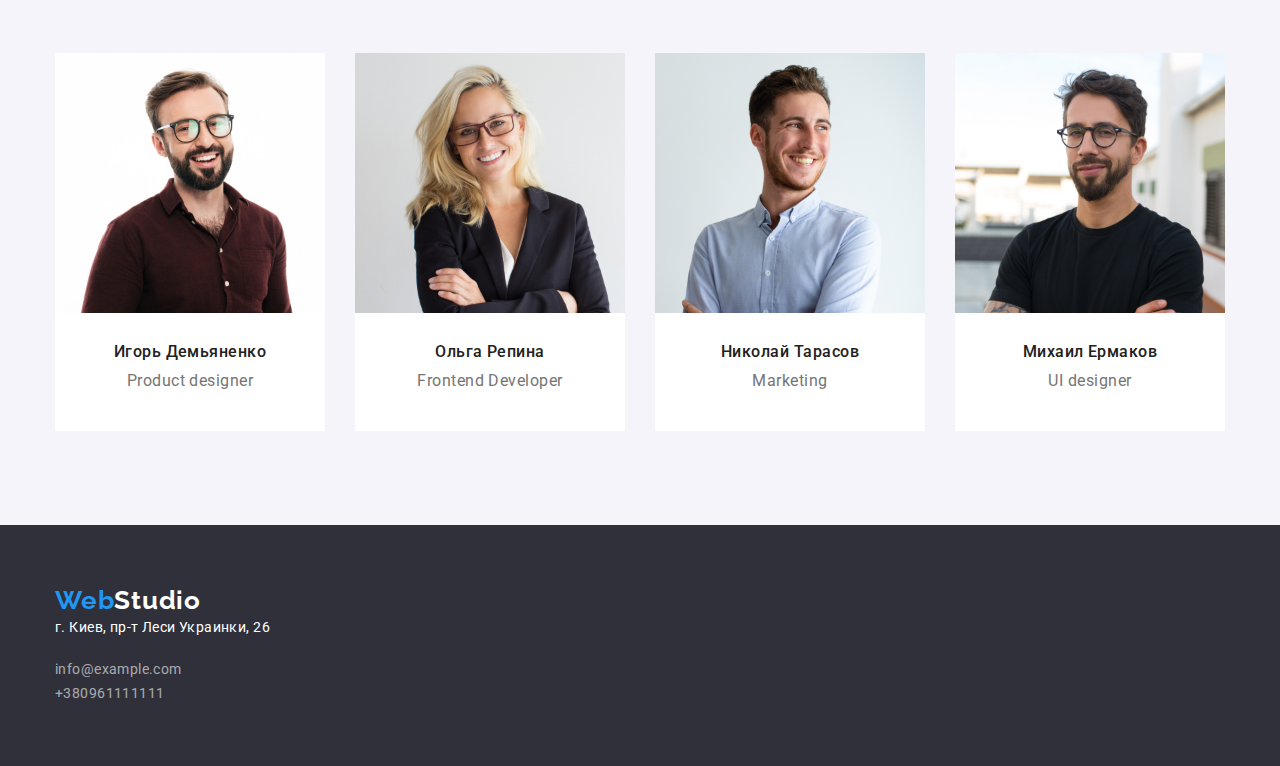
==== commit eab0593e: "cleaning up the code and fixing mistakes" ====
--- a/index.html
+++ b/index.html
@@ -41,7 +41,7 @@
           </ul>
         </nav>
 
-        <ul class="contact-us">
+        <ul class="contacts-list">
           <li class="contact-email">
             <a href="" class="email"> info@devstudio.com </a>
           </li>
@@ -70,35 +70,43 @@
 
           <ul class="advantages-list">
             <li class="advantages-item">
-              <h3 class="details">Внимание к деталям</h3>
-              <p class="details-text">
-                Идейные соображения, а также начало повседневной работы по
-                формированию позиции.
-              </p>
-            </li>
-
-            <li class="advantages-item">
-              <h3 class="punctuality">Пунктуальность</h3>
-              <p class="punctuality-text">
-                Задача организации, в особенности же рамки и место обучения
-                кадров влечет за собой.
-              </p>
-            </li>
-
-            <li class="advantages-item">
-              <h3 class="planning">Планирование</h3>
-              <p class="planning-text">
-                Равным образом консультация с широким активом в значительной
-                степени обуславливает.
-              </p>
-            </li>
-
-            <li class="advantages-item">
-              <h3 class="technologies">Современные технологии</h3>
-              <p class="technologies-text">
-                Значимость этих проблем настолько очевидна, что реализация
-                плановых заданий.
-              </p>
+              <div class="our-advantages">
+                <h3 class="advantages-title">Внимание к деталям</h3>
+                <p class="advantages-text">
+                  Идейные соображения, а также начало повседневной работы по
+                  формированию позиции.
+                </p>
+              </div>
+            </li>
+
+            <li class="advantages-item">
+              <div class="our-advantages">
+                <h3 class="advantages-title">Пунктуальность</h3>
+                <p class="advantages-text">
+                  Задача организации, в особенности же рамки и место обучения
+                  кадров влечет за собой.
+                </p>
+              </div>
+            </li>
+
+            <li class="advantages-item">
+              <div class="our-advantages">
+                <h3 class="advantages-title">Планирование</h3>
+                <p class="advantages-text">
+                  Равным образом консультация с широким активом в значительной
+                  степени обуславливает.
+                </p>
+              </div>
+            </li>
+
+            <li class="advantages-item">
+              <div class="our-advantages">
+                <h3 class="advantages-title">Современные технологии</h3>
+                <p class="advantages-text">
+                  Значимость этих проблем настолько очевидна, что реализация
+                  плановых заданий.
+                </p>
+              </div>
             </li>
           </ul>
         </div>
--- a/css/styles.css
+++ b/css/styles.css
@@ -5,7 +5,6 @@
   --primary-text-color: #757575;
   --button-color: #f5f4fa;
 }
-
 .container {
   width: 1200px;
   padding-right: 15px;
@@ -17,15 +16,15 @@
   padding-bottom: 94px;
   padding-top: 94px;
 }
-
 .what-we-do {
   padding-bottom: 50px;
 }
-
+.advantages {
+  padding-bottom: 50px;
+}
 html {
   box-sizing: border-box;
 }
-
 *,
 *::after,
 *::before {
@@ -41,7 +40,6 @@
 img {
   display: block;
 }
-
 body {
   color: var(--background-color);
 }
@@ -56,7 +54,6 @@
   text-decoration: none;
   color: inherit;
 }
-
 .header {
   /* top line bg */
   color: var(--background-color);
@@ -83,14 +80,12 @@
   margin-right: 93px;
   padding-bottom: 25px;
 }
-
 .logo span {
   color: var(--accent-color);
   text-decoration: none;
   line-height: 1.1;
   font-weight: 700;
 }
-
 .site-nav {
   display: flex;
   align-items: center;
@@ -100,7 +95,6 @@
   margin-right: 50px;
   padding-bottom: 32px;
 }
-
 .nav-link {
   font-family: Roboto;
   font-weight: 500;
@@ -114,21 +108,18 @@
 .nav-link:focus {
   color: var(--accent-color);
 }
-
 .current {
   color: var(--accent-color);
 }
-
-.contact-us {
-  display: flex;
-  align-items: center;
-
+.contacts-list {
+  display: flex;
+  align-items: center;
   margin-left: auto;
 }
-.email {
+.contacts-list {
   /* info@devstudio.com */
-  font-family: Roboto;
-
+  /* +38 096 111 11 11 */
+  font-family: Roboto;
   font-weight: 500;
   font-size: 14px;
   line-height: 1.1;
@@ -141,19 +132,6 @@
   padding-top: 32px;
   padding-bottom: 32px;
 }
-
-.telephone-number {
-  /* +38 096 111 11 11 */
-
-  font-family: Roboto;
-
-  font-weight: 500;
-  font-size: 14px;
-  line-height: 1.1;
-  letter-spacing: 0.02em;
-  text-decoration: none;
-  color: var(--primary-text-color);
-}
 .contact-number {
   margin: auto;
   padding-top: 32px;
@@ -186,17 +164,14 @@
   text-transform: uppercase;
   color: #ffffff;
 }
-
 .hero {
   background-color: #2f303a;
   padding-top: 200px;
   padding-bottom: 200px;
 }
-
 .button {
   /* bg */
   background: var(--accent-color);
-  box-shadow: 0px 4px 4px rgba(0, 0, 0, 0.15);
   border: none;
   text-decoration: none;
   font-family: Roboto;
@@ -210,12 +185,10 @@
   padding: 10px 32px;
   border-radius: 4px;
 }
-
 .button:hover,
 .button:focus {
   background-color: #188ce8;
 }
-
 /* ====================END HERO==================== */
 
 /* ====================OUR ADVANTAGES==================== */
@@ -225,102 +198,31 @@
   align-items: center;
   flex-direction: row;
 }
-
 .advantages-item:not(:last-child) {
   margin-right: 30px;
 }
-
-.details {
+.advantages-title {
   font-family: Roboto;
   font-weight: bold;
   font-size: 14px;
   line-height: 1.1;
   letter-spacing: 0.03em;
   text-transform: uppercase;
-
   color: #212121;
-}
-.details-text {
-  font-family: Roboto;
-
+  margin-bottom: 10px;
+}
+.advantages-text {
+  font-family: Roboto;
   font-weight: normal;
   font-size: 14px;
   line-height: 1.7;
-  /* or 171% */
-  letter-spacing: 0.03em;
-
+  letter-spacing: 0.03em;
   color: var(--primary-text-color);
   width: 270px;
 }
-
-.punctuality {
-  font-family: Roboto;
-
-  font-weight: bold;
-  font-size: 14px;
-  line-height: 1.1;
-  letter-spacing: 0.03em;
-  text-transform: uppercase;
-
-  color: #212121;
-}
-.punctuality-text {
-  font-family: Roboto;
-
-  font-weight: normal;
-  font-size: 14px;
-  line-height: 1.7;
-  /* or 171% */
-  letter-spacing: 0.03em;
-
-  color: var(--primary-text-color);
-  width: 270px;
-}
-
-.planning {
-  font-family: Roboto;
-
-  font-weight: bold;
-  font-size: 14px;
-  line-height: 1.1;
-  letter-spacing: 0.03em;
-  text-transform: uppercase;
-
-  color: #212121;
-}
-.planning-text {
-  font-family: Roboto;
-  font-size: 14px;
-  line-height: 1.7;
-  /* or 171% */
-  letter-spacing: 0.03em;
-  color: var(--primary-text-color);
-  width: 270px;
-}
-
-.technologies {
-  font-family: Roboto;
-  font-weight: bold;
-  font-size: 14px;
-  line-height: 1.1;
-  letter-spacing: 0.03em;
-  text-transform: uppercase;
-
-  color: #212121;
-}
-
-.technologies-text {
-  font-family: Roboto;
-  font-size: 14px;
-  line-height: 1.7;
-  letter-spacing: 0.03em;
-  color: var(--primary-text-color);
-  width: 270px;
-  /* ===================END OF ADVANTAGES=================== */
-
-  /* ===================WHAT WE DO=================== */
-}
-
+/* ===================END OF ADVANTAGES=================== */
+
+/* ===================WHAT WE DO=================== */
 .our-job {
   display: flex;
   flex-wrap: wrap;
@@ -336,20 +238,16 @@
 }
 .what-we-do {
   font-family: Roboto;
-
   font-weight: bold;
   font-size: 30px;
   line-height: 1.4;
   text-align: center;
   letter-spacing: 0.03em;
-
-  color: var(--title-text-color);
-}
-
+  color: var(--title-text-color);
+}
 /* =================== END WHAT WE DO=================== */
 
 /* ===================OUR TEAM=================== */
-
 .our-team {
   display: flex;
   flex-wrap: wrap;
@@ -361,16 +259,13 @@
 
   padding-bottom: 30px;
 }
-
 .heading-team {
   padding-bottom: 50px;
 }
-
 .our-team {
   /* Section bg our team */
   background: #f5f4fa;
 }
-
 .team-names {
   padding-top: 30px;
   margin-bottom: 10px;
@@ -412,11 +307,9 @@
   letter-spacing: 0.03em;
   color: var(--primary-text-color);
 }
-
 .team-links {
   background-color: #ffffff;
 }
-
 footer {
   background: #2f303a;
 }
@@ -424,38 +317,28 @@
   padding-top: 60px;
   padding-bottom: 60px;
 }
-
 .logo-footer {
   /* WebStudio */
-
   font-family: Raleway;
-
   font-weight: bold;
   font-size: 26px;
   line-height: 1.19;
-  /* identical to box height */
-  letter-spacing: 0.03em;
-  text-decoration: none;
-
+  letter-spacing: 0.03em;
+  text-decoration: none;
   color: var(--background-color);
 }
 .logo-footer span {
   /* WebStudio */
-
   color: var(--accent-color);
   text-decoration: none;
 }
 .address {
   /* г. Киев, пр-т Леси Украинки, 26 */
-
-  font-family: Roboto;
-
+  font-family: Roboto;
   font-weight: normal;
   font-size: 14px;
   line-height: 1.7;
-  /* or 171% */
-  letter-spacing: 0.03em;
-
+  letter-spacing: 0.03em;
   color: var(--background-color);
   text-decoration: none;
   font-style: normal;
@@ -463,7 +346,6 @@
 .email-foot-number {
   /* info@example.com */
   /* +38 099 111 11 11 */
-
   font-family: Roboto;
 
   font-weight: normal;
@@ -474,6 +356,7 @@
   color: rgba(255, 255, 255, 0.6);
   text-decoration: none;
 }
+/* =====================END OF STUDIO===================== */
 
 /* ===========PORTFOLIO=========== */
 .buttons {
@@ -511,13 +394,11 @@
   background-color: #f5f4fa;
   border-radius: 4px;
 }
-
 .modal-button:hover,
 .modal-button:focus {
   color: var(--background-color);
   background-color: var(--accent-color);
 }
-
 .our-works {
   display: flex;
   flex-wrap: wrap;
@@ -539,7 +420,6 @@
 
   color: var(--title-text-color);
 }
-
 .item-title {
   font-family: Roboto;
   font-weight: bold;
@@ -557,7 +437,6 @@
   letter-spacing: 0.03em;
   color: var(--primary-text-color);
 }
-
 .works-item {
   background-color: #ffffff;
 }
@@ -568,9 +447,10 @@
   padding-left: 24px;
 }
 .item-title {
-  margin-top: 20px;
+  padding-top: 20px;
   margin-bottom: 4px;
 }
 .item-description {
   margin-bottom: 20px;
 }
+/* =====================END OF PORTFOLIO===================== */
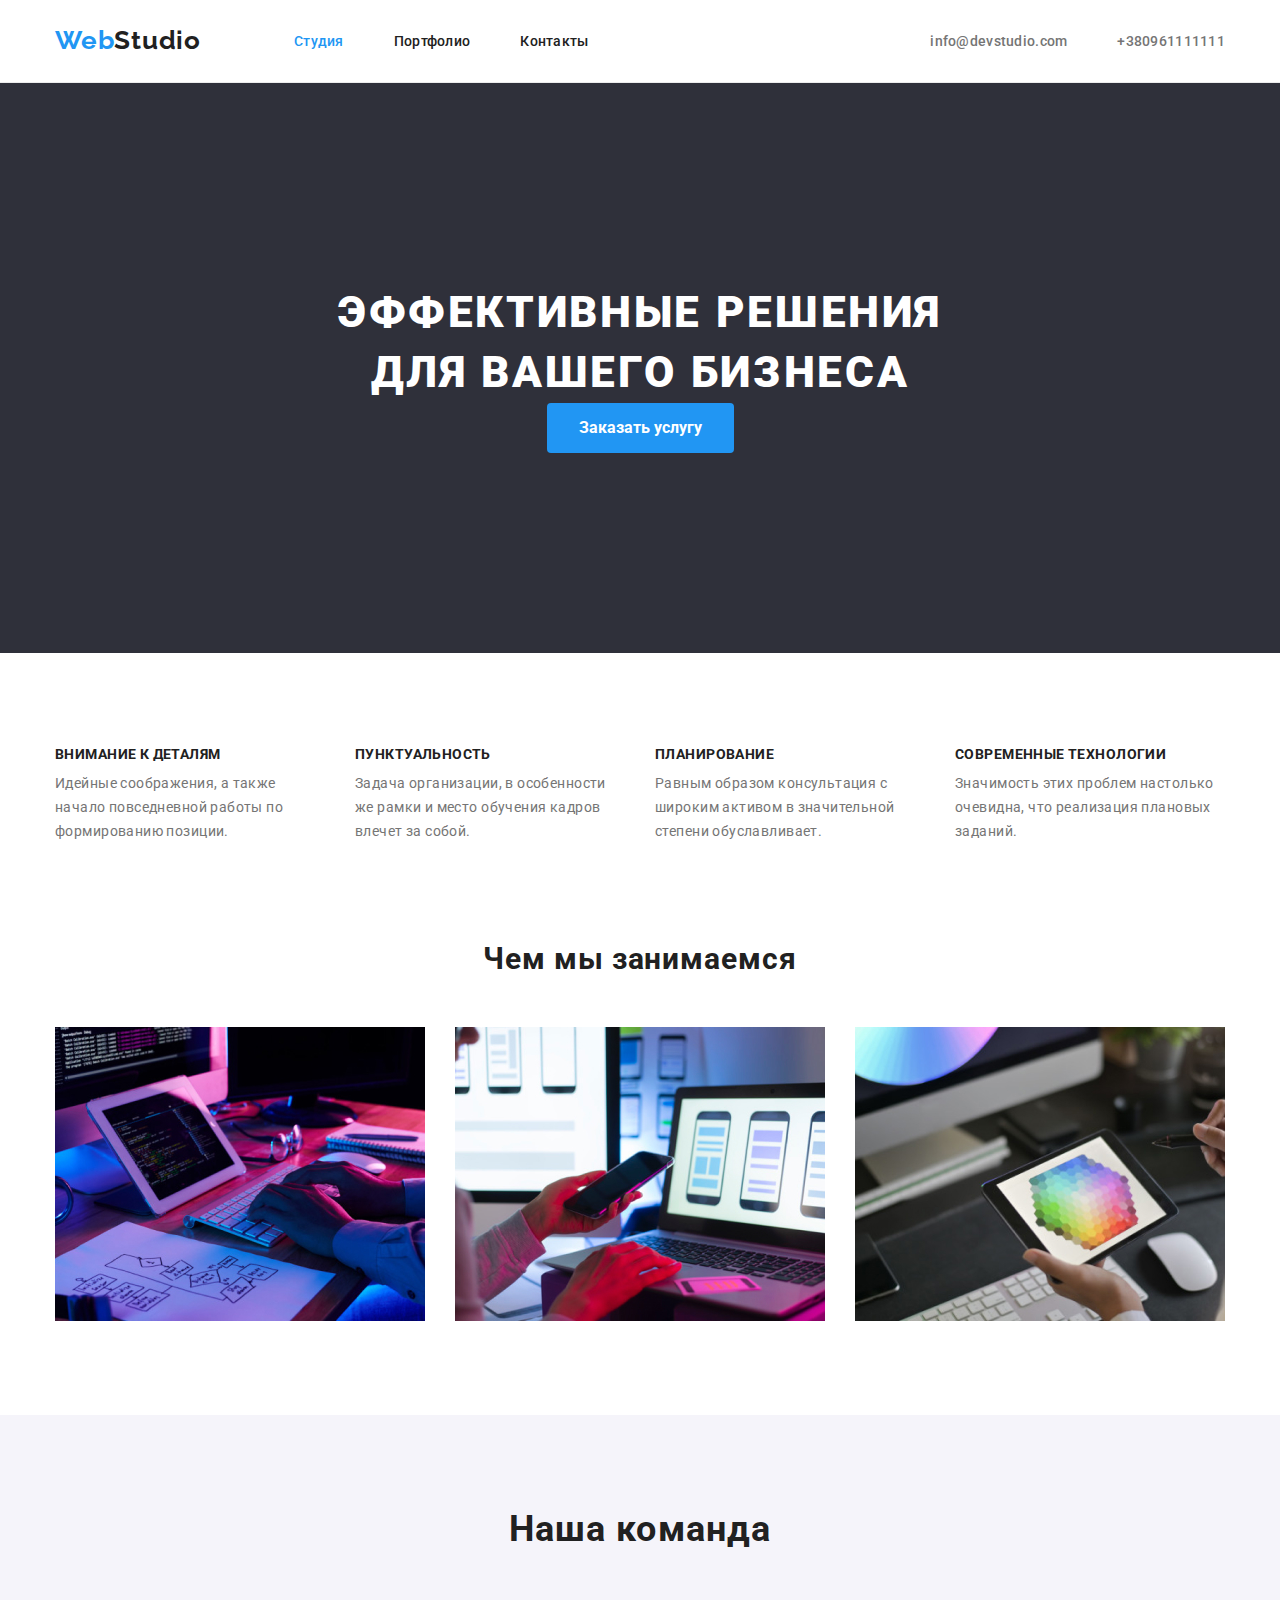
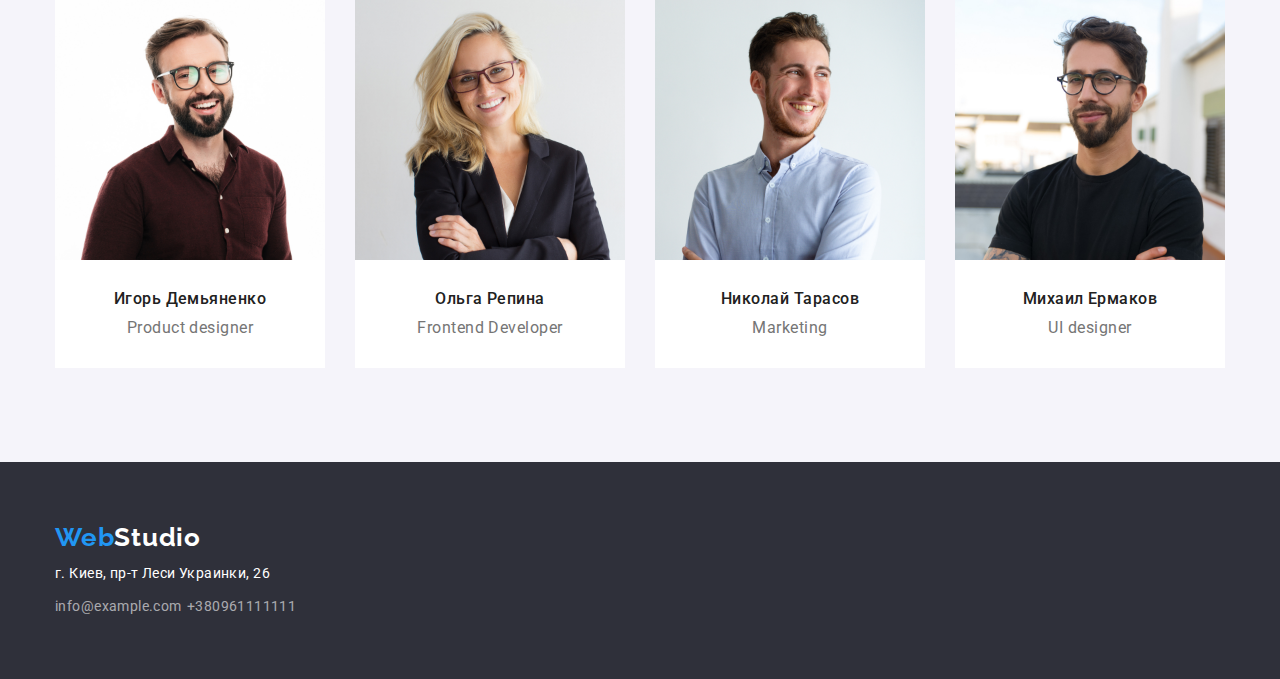
==== commit 9e68b7d1: "Fixing problems" ====
--- a/index.html
+++ b/index.html
@@ -112,7 +112,7 @@
         </div>
       </section>
       <!-- WHAT WE DO -->
-      <section class="section section-title">
+      <section class="section what-we-do-title">
         <div class="container">
           <h2 class="what-we-do">Чем мы занимаемся</h2>
           <ul class="our-job">
@@ -226,9 +226,9 @@
         </a>
         <address>
           <p class="address">г. Киев, пр-т Леси Украинки, 26</p>
-          <br />
+
           <a href="" class="email-foot-number">info@example.com</a>
-          <br />
+
           <a href="" class="email-foot-number">+380961111111</a>
         </address>
       </div>
--- a/css/styles.css
+++ b/css/styles.css
@@ -16,12 +16,10 @@
   padding-bottom: 94px;
   padding-top: 94px;
 }
-.what-we-do {
-  padding-bottom: 50px;
-}
-.advantages {
-  padding-bottom: 50px;
-}
+
+/* .advantages {
+  margin-bottom: 47px;
+} */
 html {
   box-sizing: border-box;
 }
@@ -90,7 +88,7 @@
   display: flex;
   align-items: center;
 }
-.nav-item {
+.nav-item:not(:last-child) {
   padding-top: 32px;
   margin-right: 50px;
   padding-bottom: 32px;
@@ -192,15 +190,24 @@
 /* ====================END HERO==================== */
 
 /* ====================OUR ADVANTAGES==================== */
-
+.advantages {
+  padding-bottom: 47px;
+}
 .advantages-list {
   display: flex;
   align-items: center;
   flex-direction: row;
-}
-.advantages-item:not(:last-child) {
-  margin-right: 30px;
-}
+  margin-top: -30px;
+  margin-left: -30px;
+}
+.advantages-item {
+  margin-left: 30px;
+  margin-top: 30px;
+}
+.advantages-item {
+  flex-basis: calc((100% - 120px) / 4);
+}
+
 .advantages-title {
   font-family: Roboto;
   font-weight: bold;
@@ -223,6 +230,12 @@
 /* ===================END OF ADVANTAGES=================== */
 
 /* ===================WHAT WE DO=================== */
+.what-we-do {
+  margin-bottom: 47px;
+}
+.what-we-do-title {
+  padding-top: 47px;
+}
 .our-job {
   display: flex;
   flex-wrap: wrap;
@@ -256,11 +269,9 @@
 }
 .team-item {
   background: #ffffff;
-
-  padding-bottom: 30px;
 }
 .heading-team {
-  padding-bottom: 50px;
+  margin-bottom: 50px;
 }
 .our-team {
   /* Section bg our team */
@@ -268,17 +279,15 @@
 }
 .team-names {
   padding-top: 30px;
-  margin-bottom: 10px;
+  padding-bottom: 30px;
 }
 .heading-team {
   font-family: Roboto;
-
   font-weight: bold;
   font-size: 36px;
   line-height: 1.16;
   text-align: center;
   letter-spacing: 0.03em;
-
   color: #212121;
 }
 .team-members {
@@ -298,6 +307,7 @@
   margin-bottom: 10px;
   letter-spacing: 0.03em;
   color: var(--title-text-color);
+  margin-bottom: 10px;
 }
 .item-job {
   font-family: Roboto;
@@ -333,6 +343,11 @@
   text-decoration: none;
 }
 .address {
+  display: flex;
+  margin-bottom: 9px;
+  margin-top: 9px;
+}
+.address {
   /* г. Киев, пр-т Леси Украинки, 26 */
   font-family: Roboto;
   font-weight: normal;
@@ -363,7 +378,7 @@
   display: flex;
   align-items: center;
   justify-content: center;
-  padding-bottom: 50px;
+  margin-bottom: 50px;
 }
 .all-button {
   /* Все */
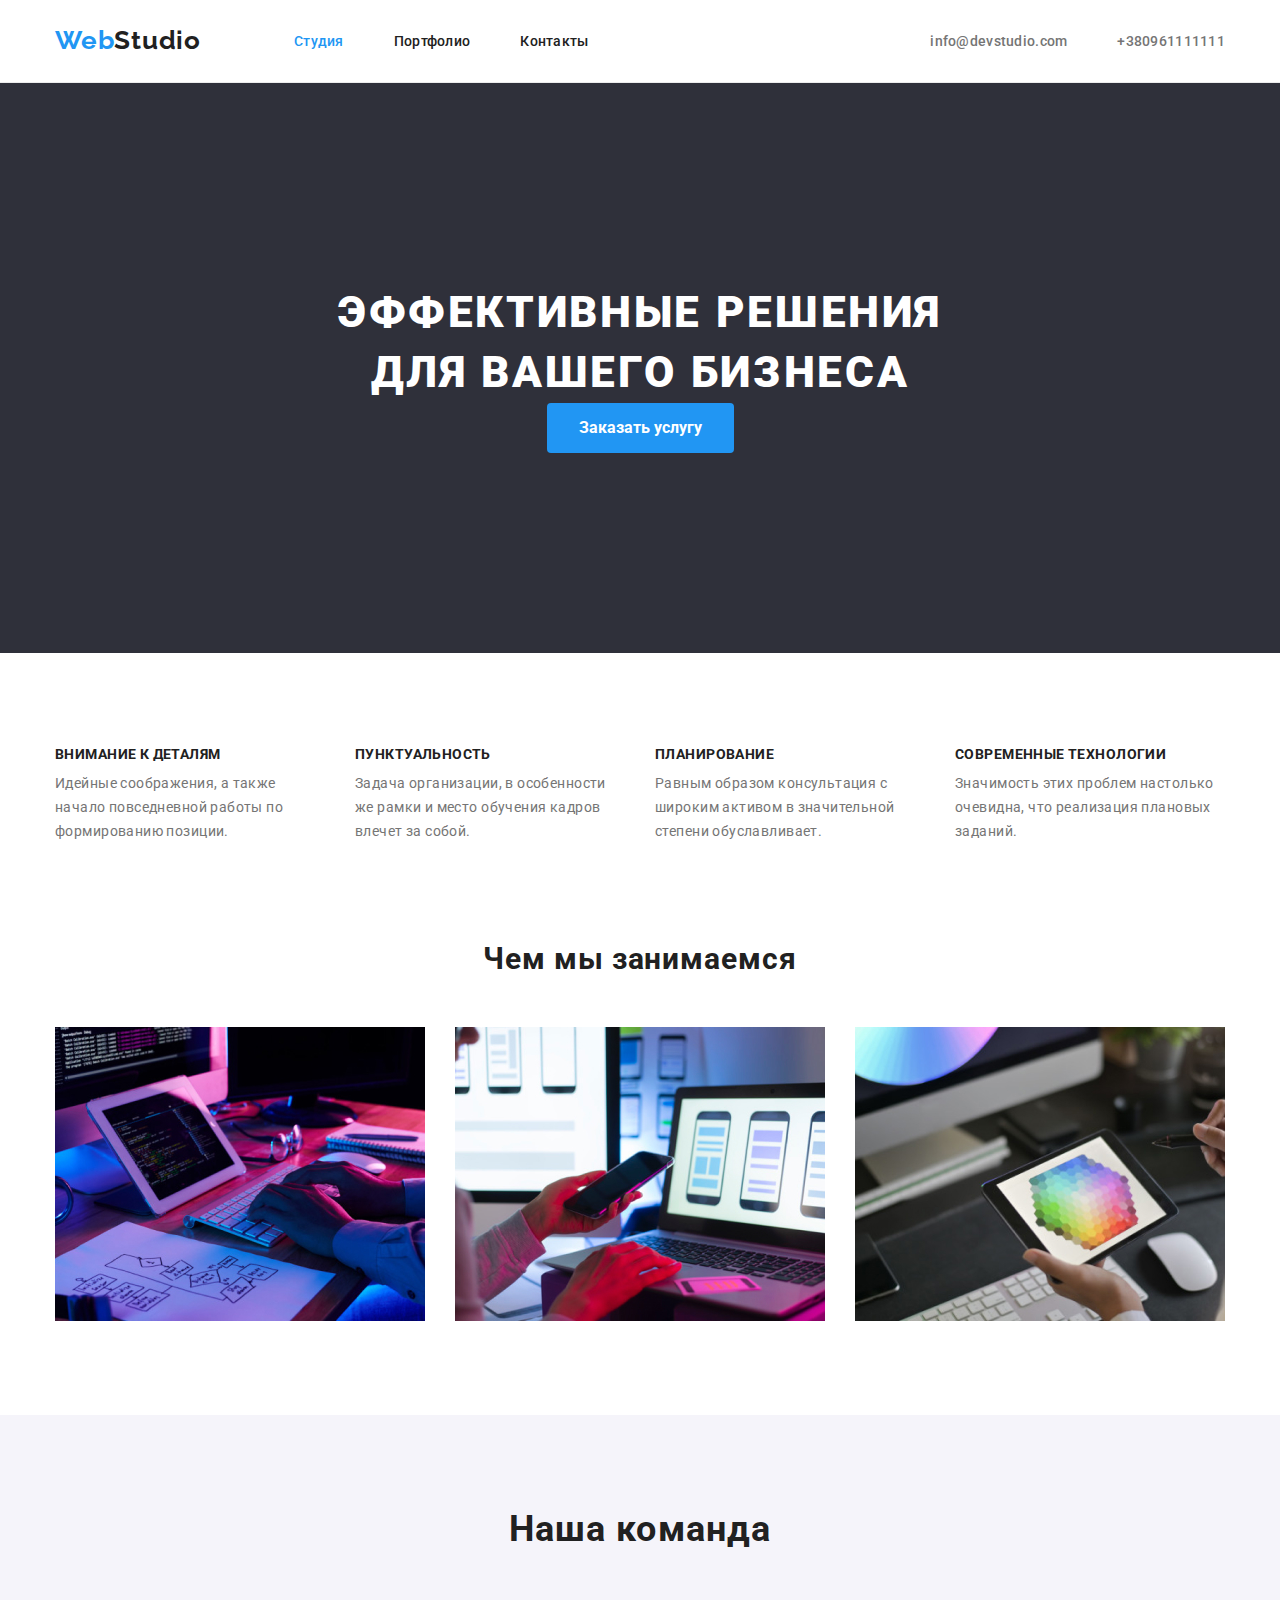
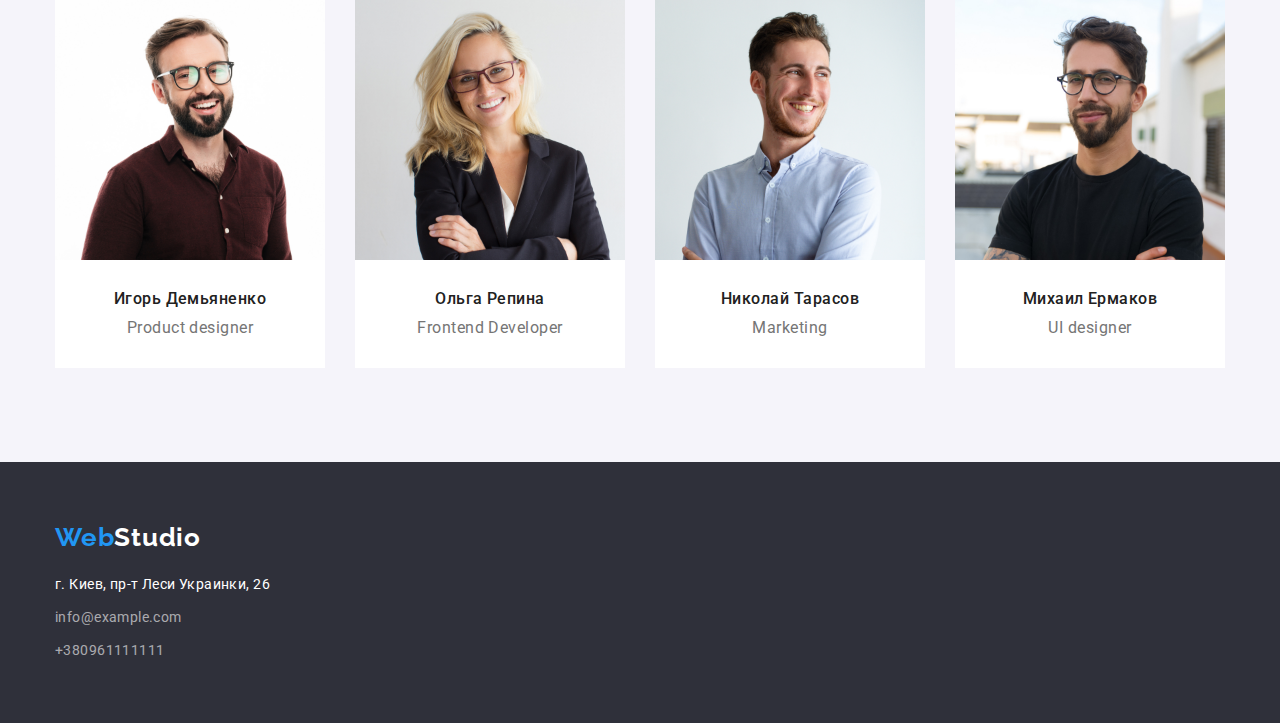
==== commit a652286f: "adding margin to the address" ====
--- a/index.html
+++ b/index.html
@@ -225,11 +225,19 @@
           <span> Web</span>Studio
         </a>
         <address>
-          <p class="address">г. Киев, пр-т Леси Украинки, 26</p>
-
-          <a href="" class="email-foot-number">info@example.com</a>
-
-          <a href="" class="email-foot-number">+380961111111</a>
+          <ul>
+            <li class="address-item">
+              <p class="address">г. Киев, пр-т Леси Украинки, 26</p>
+            </li>
+
+            <li class="address-item">
+              <a href="" class="email-foot-number">info@example.com</a>
+            </li>
+
+            <li class="address-item">
+              <a href="" class="email-foot-number">+380961111111</a>
+            </li>
+          </ul>
         </address>
       </div>
     </footer>
--- a/css/styles.css
+++ b/css/styles.css
@@ -336,7 +336,10 @@
   letter-spacing: 0.03em;
   text-decoration: none;
   color: var(--background-color);
-}
+  display: inline-block;
+  margin-bottom: 20px;
+}
+
 .logo-footer span {
   /* WebStudio */
   color: var(--accent-color);
@@ -344,8 +347,6 @@
 }
 .address {
   display: flex;
-  margin-bottom: 9px;
-  margin-top: 9px;
 }
 .address {
   /* г. Киев, пр-т Леси Украинки, 26 */
@@ -358,6 +359,10 @@
   text-decoration: none;
   font-style: normal;
 }
+.address-item:not(:last-child) {
+  margin-bottom: 9px;
+}
+
 .email-foot-number {
   /* info@example.com */
   /* +38 099 111 11 11 */
